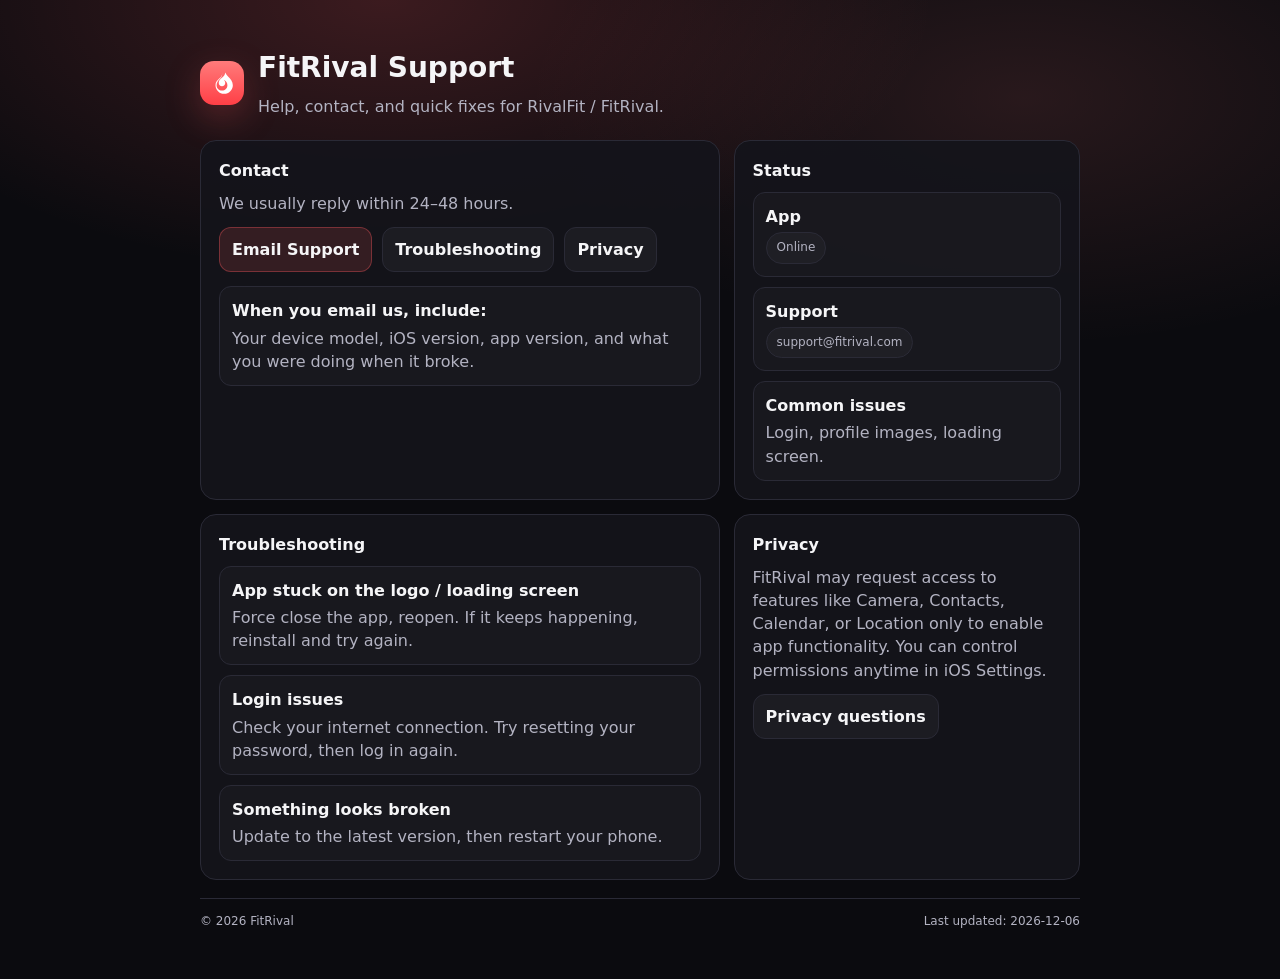
==== index.html @ 968178c3 "Refactor index.html for better layout and styling Updated HTML structure and added styling for impro" ====
<!doctype html>
<html lang="en">
<head>
  <meta charset="utf-8" />
  <meta name="viewport" content="width=device-width, initial-scale=1" />
  <title>FitRival Support</title>
  <meta name="description" content="FitRival Support: help, contact, and troubleshooting." />
  <style>
    :root{
      --bg:#0b0b0f;
      --card:#14141b;
      --text:#f5f5f7;
      --muted:#b3b3c2;
      --line:#2a2a36;
      --accent:#ff5a5f;
      --link:#a9c6ff;
    }
    *{box-sizing:border-box}
    body{
      margin:0;
      font-family: ui-sans-serif, system-ui, -apple-system, Segoe UI, Roboto, Helvetica, Arial, "Apple Color Emoji","Segoe UI Emoji";
      background: radial-gradient(1000px 500px at 30% 0%, rgba(255,90,95,.20), transparent 55%),
                  radial-gradient(900px 450px at 80% 10%, rgba(255,122,122,.12), transparent 55%),
                  var(--bg);
      color:var(--text);
      line-height:1.45;
    }
    a{color:var(--link); text-decoration:none}
    a:hover{text-decoration:underline}
    .wrap{max-width:920px; margin:0 auto; padding:48px 20px}
    .header{
      display:flex; gap:14px; align-items:center; margin-bottom:22px;
    }
    .badge{
      width:44px; height:44px; border-radius:14px;
      background: linear-gradient(180deg, #ff7b7b, #ff3f46);
      display:grid; place-items:center;
      box-shadow: 0 12px 35px rgba(255,90,95,.25);
    }
    .badge svg{width:26px; height:26px; fill:#fff}
    h1{font-size:28px; margin:0}
    .sub{color:var(--muted); margin:6px 0 0}
    .grid{
      display:grid;
      grid-template-columns: 1.2fr .8fr;
      gap:14px;
      margin-top:18px;
    }
    @media (max-width: 820px){
      .grid{grid-template-columns:1fr}
    }
    .card{
      background: rgba(20,20,27,.92);
      border:1px solid var(--line);
      border-radius:16px;
      padding:18px;
    }
    .card h2{font-size:16px; margin:0 0 10px}
    .list{margin:0; padding:0; list-style:none; display:grid; gap:10px}
    .item{
      padding:12px;
      border:1px solid var(--line);
      border-radius:12px;
      background: rgba(255,255,255,.02);
    }
    .item b{display:block; margin-bottom:4px}
    .muted{color:var(--muted)}
    .pill{
      display:inline-block;
      padding:6px 10px;
      border-radius:999px;
      border:1px solid var(--line);
      background: rgba(255,255,255,.03);
      font-size:12px;
      color:var(--muted);
    }
    .btnrow{display:flex; flex-wrap:wrap; gap:10px; margin-top:12px}
    .btn{
      display:inline-flex; align-items:center; justify-content:center;
      gap:8px;
      padding:10px 12px;
      border-radius:12px;
      border:1px solid var(--line);
      background: rgba(255,255,255,.04);
      color:var(--text);
      font-weight:600;
    }
    .btn.primary{
      border-color: rgba(255,90,95,.35);
      background: rgba(255,90,95,.14);
    }
    .footer{
      margin-top:18px;
      color:var(--muted);
      font-size:12px;
      display:flex;
      flex-wrap:wrap;
      gap:10px;
      justify-content:space-between;
      border-top:1px solid var(--line);
      padding-top:14px;
    }
    code{font-family: ui-monospace, SFMono-Regular, Menlo, Monaco, Consolas, "Liberation Mono", "Courier New", monospace}
  </style>
</head>
<body>
  <div class="wrap">
    <div class="header">
      <div class="badge" aria-hidden="true">
        <!-- simple flame icon -->
        <svg viewBox="0 0 24 24"><path d="M12 2c.7 3.2-1.4 4.8-3.2 6.5C7.2 10 6 11.4 6 14c0 4.4 3.6 8 8 8s8-3.6 8-8c0-3.3-2-5.5-4.2-7.8-1.1-1.2-2.2-2.4-2.8-3.8-.2 2.2-1.6 3.9-3.6 5.3C10 8.7 9 10.1 9 12c0 1.7 1.3 3 3 3s3-1.3 3-3c0-1.2-.6-2.1-1.4-2.9C15.7 10.3 17 12 17 14c0 2.8-2.2 5-5 5s-5-2.2-5-5c0-2.3 1.2-4 2.7-5.5C11.3 7 12.6 5.4 12 2z"/></svg>
      </div>
      <div>
        <h1>FitRival Support</h1>
        <div class="sub">Help, contact, and quick fixes for RivalFit / FitRival.</div>
      </div>
    </div>

    <div class="grid">
      <div class="card">
        <h2>Contact</h2>
        <div class="muted">We usually reply within 24–48 hours.</div>
        <div class="btnrow">
          <a class="btn primary" href="mailto:support@fitrival.com?subject=FitRival%20Support%20Request">Email Support</a>
          <a class="btn" href="#troubleshooting">Troubleshooting</a>
          <a class="btn" href="#privacy">Privacy</a>
        </div>

        <div style="margin-top:14px" class="item">
          <b>When you email us, include:</b>
          <div class="muted">
            Your device model, iOS version, app version, and what you were doing when it broke.
          </div>
        </div>
      </div>

      <div class="card">
        <h2>Status</h2>
        <ul class="list">
          <li class="item">
            <b>App</b>
            <span class="pill">Online</span>
          </li>
          <li class="item">
            <b>Support</b>
            <span class="pill">support@fitrival.com</span>
          </li>
          <li class="item">
            <b>Common issues</b>
            <div class="muted">Login, profile images, loading screen.</div>
          </li>
        </ul>
      </div>

      <div class="card" id="troubleshooting">
        <h2>Troubleshooting</h2>
        <ul class="list">
          <li class="item">
            <b>App stuck on the logo / loading screen</b>
            <div class="muted">Force close the app, reopen. If it keeps happening, reinstall and try again.</div>
          </li>
          <li class="item">
            <b>Login issues</b>
            <div class="muted">Check your internet connection. Try resetting your password, then log in again.</div>
          </li>
          <li class="item">
            <b>Something looks broken</b>
            <div class="muted">Update to the latest version, then restart your phone.</div>
          </li>
        </ul>
      </div>

      <div class="card" id="privacy">
        <h2>Privacy</h2>
        <div class="muted">
          FitRival may request access to features like Camera, Contacts, Calendar, or Location only to enable app functionality.
          You can control permissions anytime in iOS Settings.
        </div>
        <div class="btnrow">
          <!-- If you later add a privacy policy page, link it here -->
          <a class="btn" href="mailto:support@fitrival.com?subject=FitRival%20Privacy%20Question">Privacy questions</a>
        </div>
      </div>
    </div>

    <div class="footer">
      <div>© <span id="y"></span> FitRival</div>
      <div class="muted">Last updated: <span id="d"></span></div>
    </div>
  </div>

  <script>
    const now = new Date();
    document.getElementById('y').textContent = now.getFullYear();
    document.getElementById('d').textContent = now.toISOString().slice(0,10);
  </script>
</body>
</html>
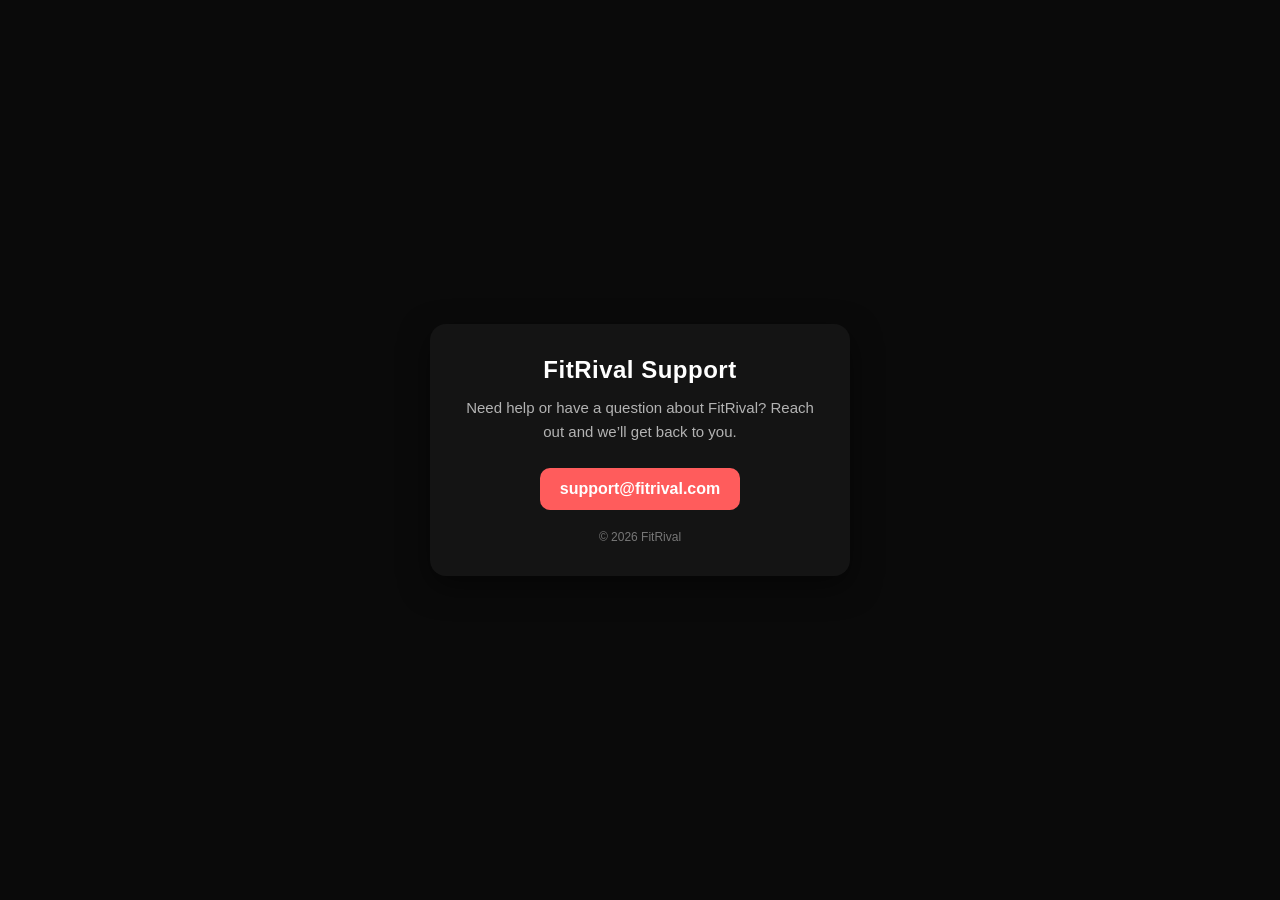
==== commit 507f7d98: "Refactor index.html for improved layout and design Updated HTML structure and styles for FitRival Su" ====
--- a/index.html
+++ b/index.html
@@ -1,198 +1,95 @@
-<!doctype html>
+<!DOCTYPE html>
 <html lang="en">
-<head>
-  <meta charset="utf-8" />
-  <meta name="viewport" content="width=device-width, initial-scale=1" />
-  <title>FitRival Support</title>
-  <meta name="description" content="FitRival Support: help, contact, and troubleshooting." />
-  <style>
-    :root{
-      --bg:#0b0b0f;
-      --card:#14141b;
-      --text:#f5f5f7;
-      --muted:#b3b3c2;
-      --line:#2a2a36;
-      --accent:#ff5a5f;
-      --link:#a9c6ff;
-    }
-    *{box-sizing:border-box}
-    body{
-      margin:0;
-      font-family: ui-sans-serif, system-ui, -apple-system, Segoe UI, Roboto, Helvetica, Arial, "Apple Color Emoji","Segoe UI Emoji";
-      background: radial-gradient(1000px 500px at 30% 0%, rgba(255,90,95,.20), transparent 55%),
-                  radial-gradient(900px 450px at 80% 10%, rgba(255,122,122,.12), transparent 55%),
-                  var(--bg);
-      color:var(--text);
-      line-height:1.45;
-    }
-    a{color:var(--link); text-decoration:none}
-    a:hover{text-decoration:underline}
-    .wrap{max-width:920px; margin:0 auto; padding:48px 20px}
-    .header{
-      display:flex; gap:14px; align-items:center; margin-bottom:22px;
-    }
-    .badge{
-      width:44px; height:44px; border-radius:14px;
-      background: linear-gradient(180deg, #ff7b7b, #ff3f46);
-      display:grid; place-items:center;
-      box-shadow: 0 12px 35px rgba(255,90,95,.25);
-    }
-    .badge svg{width:26px; height:26px; fill:#fff}
-    h1{font-size:28px; margin:0}
-    .sub{color:var(--muted); margin:6px 0 0}
-    .grid{
-      display:grid;
-      grid-template-columns: 1.2fr .8fr;
-      gap:14px;
-      margin-top:18px;
-    }
-    @media (max-width: 820px){
-      .grid{grid-template-columns:1fr}
-    }
-    .card{
-      background: rgba(20,20,27,.92);
-      border:1px solid var(--line);
-      border-radius:16px;
-      padding:18px;
-    }
-    .card h2{font-size:16px; margin:0 0 10px}
-    .list{margin:0; padding:0; list-style:none; display:grid; gap:10px}
-    .item{
-      padding:12px;
-      border:1px solid var(--line);
-      border-radius:12px;
-      background: rgba(255,255,255,.02);
-    }
-    .item b{display:block; margin-bottom:4px}
-    .muted{color:var(--muted)}
-    .pill{
-      display:inline-block;
-      padding:6px 10px;
-      border-radius:999px;
-      border:1px solid var(--line);
-      background: rgba(255,255,255,.03);
-      font-size:12px;
-      color:var(--muted);
-    }
-    .btnrow{display:flex; flex-wrap:wrap; gap:10px; margin-top:12px}
-    .btn{
-      display:inline-flex; align-items:center; justify-content:center;
-      gap:8px;
-      padding:10px 12px;
-      border-radius:12px;
-      border:1px solid var(--line);
-      background: rgba(255,255,255,.04);
-      color:var(--text);
-      font-weight:600;
-    }
-    .btn.primary{
-      border-color: rgba(255,90,95,.35);
-      background: rgba(255,90,95,.14);
-    }
-    .footer{
-      margin-top:18px;
-      color:var(--muted);
-      font-size:12px;
-      display:flex;
-      flex-wrap:wrap;
-      gap:10px;
-      justify-content:space-between;
-      border-top:1px solid var(--line);
-      padding-top:14px;
-    }
-    code{font-family: ui-monospace, SFMono-Regular, Menlo, Monaco, Consolas, "Liberation Mono", "Courier New", monospace}
-  </style>
-</head>
-<body>
-  <div class="wrap">
-    <div class="header">
-      <div class="badge" aria-hidden="true">
-        <!-- simple flame icon -->
-        <svg viewBox="0 0 24 24"><path d="M12 2c.7 3.2-1.4 4.8-3.2 6.5C7.2 10 6 11.4 6 14c0 4.4 3.6 8 8 8s8-3.6 8-8c0-3.3-2-5.5-4.2-7.8-1.1-1.2-2.2-2.4-2.8-3.8-.2 2.2-1.6 3.9-3.6 5.3C10 8.7 9 10.1 9 12c0 1.7 1.3 3 3 3s3-1.3 3-3c0-1.2-.6-2.1-1.4-2.9C15.7 10.3 17 12 17 14c0 2.8-2.2 5-5 5s-5-2.2-5-5c0-2.3 1.2-4 2.7-5.5C11.3 7 12.6 5.4 12 2z"/></svg>
-      </div>
-      <div>
-        <h1>FitRival Support</h1>
-        <div class="sub">Help, contact, and quick fixes for RivalFit / FitRival.</div>
-      </div>
+  <head>
+    <meta charset="utf-8" />
+    <title>FitRival Support</title>
+    <meta name="viewport" content="width=device-width, initial-scale=1" />
+
+    <style>
+      :root {
+        --bg: #0a0a0a;
+        --card: #141414;
+        --accent: #ff5c5c;
+        --text: #ffffff;
+        --muted: #b3b3b3;
+      }
+
+      * {
+        box-sizing: border-box;
+        font-family: -apple-system, BlinkMacSystemFont, "Segoe UI",
+          Roboto, Inter, Helvetica, Arial, sans-serif;
+      }
+
+      body {
+        margin: 0;
+        background: var(--bg);
+        color: var(--text);
+        min-height: 100vh;
+        display: flex;
+        align-items: center;
+        justify-content: center;
+      }
+
+      .card {
+        background: var(--card);
+        padding: 32px;
+        border-radius: 16px;
+        max-width: 420px;
+        width: 100%;
+        text-align: center;
+        box-shadow: 0 10px 30px rgba(0, 0, 0, 0.5);
+      }
+
+      h1 {
+        margin: 0 0 12px;
+        font-size: 24px;
+        letter-spacing: 0.5px;
+      }
+
+      p {
+        margin: 0 0 24px;
+        color: var(--muted);
+        font-size: 15px;
+        line-height: 1.6;
+      }
+
+      a {
+        display: inline-block;
+        padding: 12px 20px;
+        border-radius: 10px;
+        background: var(--accent);
+        color: #fff;
+        text-decoration: none;
+        font-weight: 600;
+        transition: transform 0.15s ease, opacity 0.15s ease;
+      }
+
+      a:hover {
+        transform: translateY(-1px);
+        opacity: 0.9;
+      }
+
+      footer {
+        margin-top: 20px;
+        font-size: 12px;
+        color: #777;
+      }
+    </style>
+  </head>
+
+  <body>
+    <div class="card">
+      <h1>FitRival Support</h1>
+      <p>
+        Need help or have a question about FitRival?  
+        Reach out and we’ll get back to you.
+      </p>
+
+      <a href="mailto:support@fitrival.com">support@fitrival.com</a>
+
+      <footer>
+        © 2026 FitRival
+      </footer>
     </div>
-
-    <div class="grid">
-      <div class="card">
-        <h2>Contact</h2>
-        <div class="muted">We usually reply within 24–48 hours.</div>
-        <div class="btnrow">
-          <a class="btn primary" href="mailto:support@fitrival.com?subject=FitRival%20Support%20Request">Email Support</a>
-          <a class="btn" href="#troubleshooting">Troubleshooting</a>
-          <a class="btn" href="#privacy">Privacy</a>
-        </div>
-
-        <div style="margin-top:14px" class="item">
-          <b>When you email us, include:</b>
-          <div class="muted">
-            Your device model, iOS version, app version, and what you were doing when it broke.
-          </div>
-        </div>
-      </div>
-
-      <div class="card">
-        <h2>Status</h2>
-        <ul class="list">
-          <li class="item">
-            <b>App</b>
-            <span class="pill">Online</span>
-          </li>
-          <li class="item">
-            <b>Support</b>
-            <span class="pill">support@fitrival.com</span>
-          </li>
-          <li class="item">
-            <b>Common issues</b>
-            <div class="muted">Login, profile images, loading screen.</div>
-          </li>
-        </ul>
-      </div>
-
-      <div class="card" id="troubleshooting">
-        <h2>Troubleshooting</h2>
-        <ul class="list">
-          <li class="item">
-            <b>App stuck on the logo / loading screen</b>
-            <div class="muted">Force close the app, reopen. If it keeps happening, reinstall and try again.</div>
-          </li>
-          <li class="item">
-            <b>Login issues</b>
-            <div class="muted">Check your internet connection. Try resetting your password, then log in again.</div>
-          </li>
-          <li class="item">
-            <b>Something looks broken</b>
-            <div class="muted">Update to the latest version, then restart your phone.</div>
-          </li>
-        </ul>
-      </div>
-
-      <div class="card" id="privacy">
-        <h2>Privacy</h2>
-        <div class="muted">
-          FitRival may request access to features like Camera, Contacts, Calendar, or Location only to enable app functionality.
-          You can control permissions anytime in iOS Settings.
-        </div>
-        <div class="btnrow">
-          <!-- If you later add a privacy policy page, link it here -->
-          <a class="btn" href="mailto:support@fitrival.com?subject=FitRival%20Privacy%20Question">Privacy questions</a>
-        </div>
-      </div>
-    </div>
-
-    <div class="footer">
-      <div>© <span id="y"></span> FitRival</div>
-      <div class="muted">Last updated: <span id="d"></span></div>
-    </div>
-  </div>
-
-  <script>
-    const now = new Date();
-    document.getElementById('y').textContent = now.getFullYear();
-    document.getElementById('d').textContent = now.toISOString().slice(0,10);
-  </script>
-</body>
+  </body>
 </html>
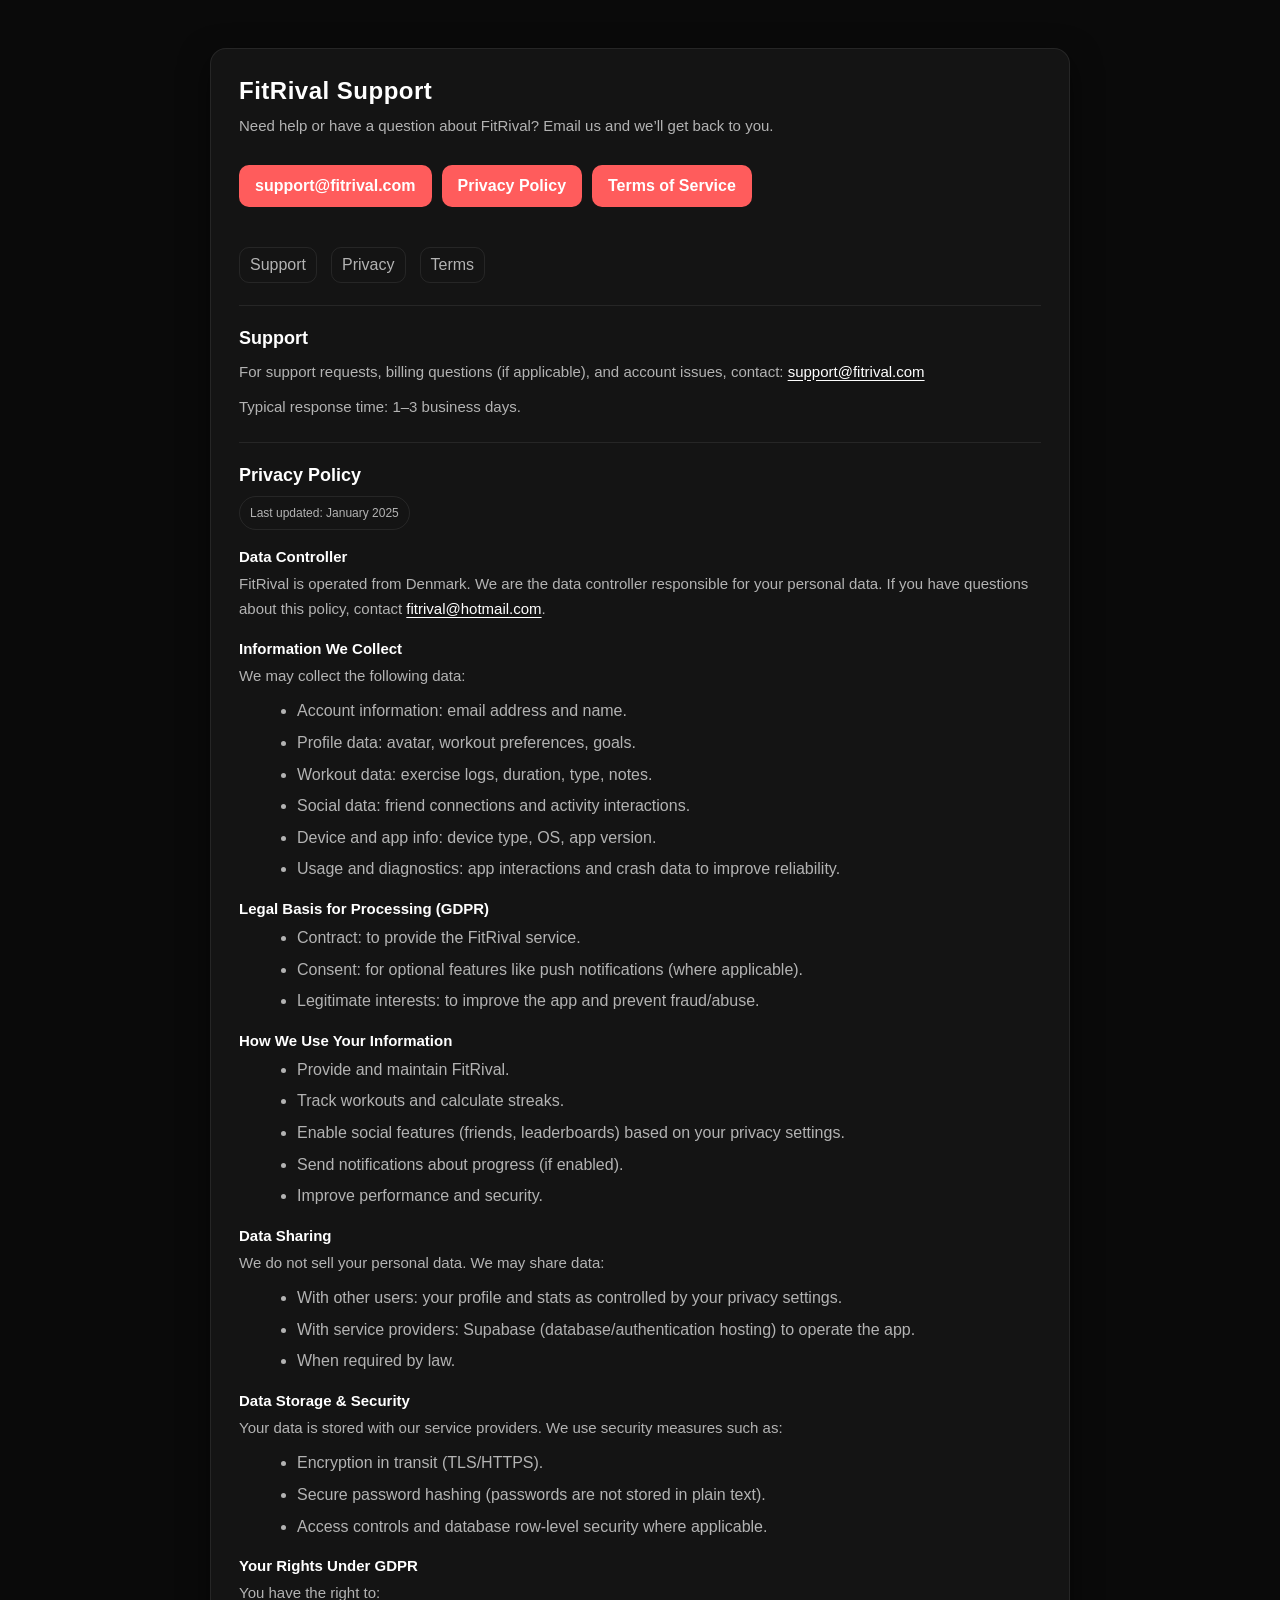
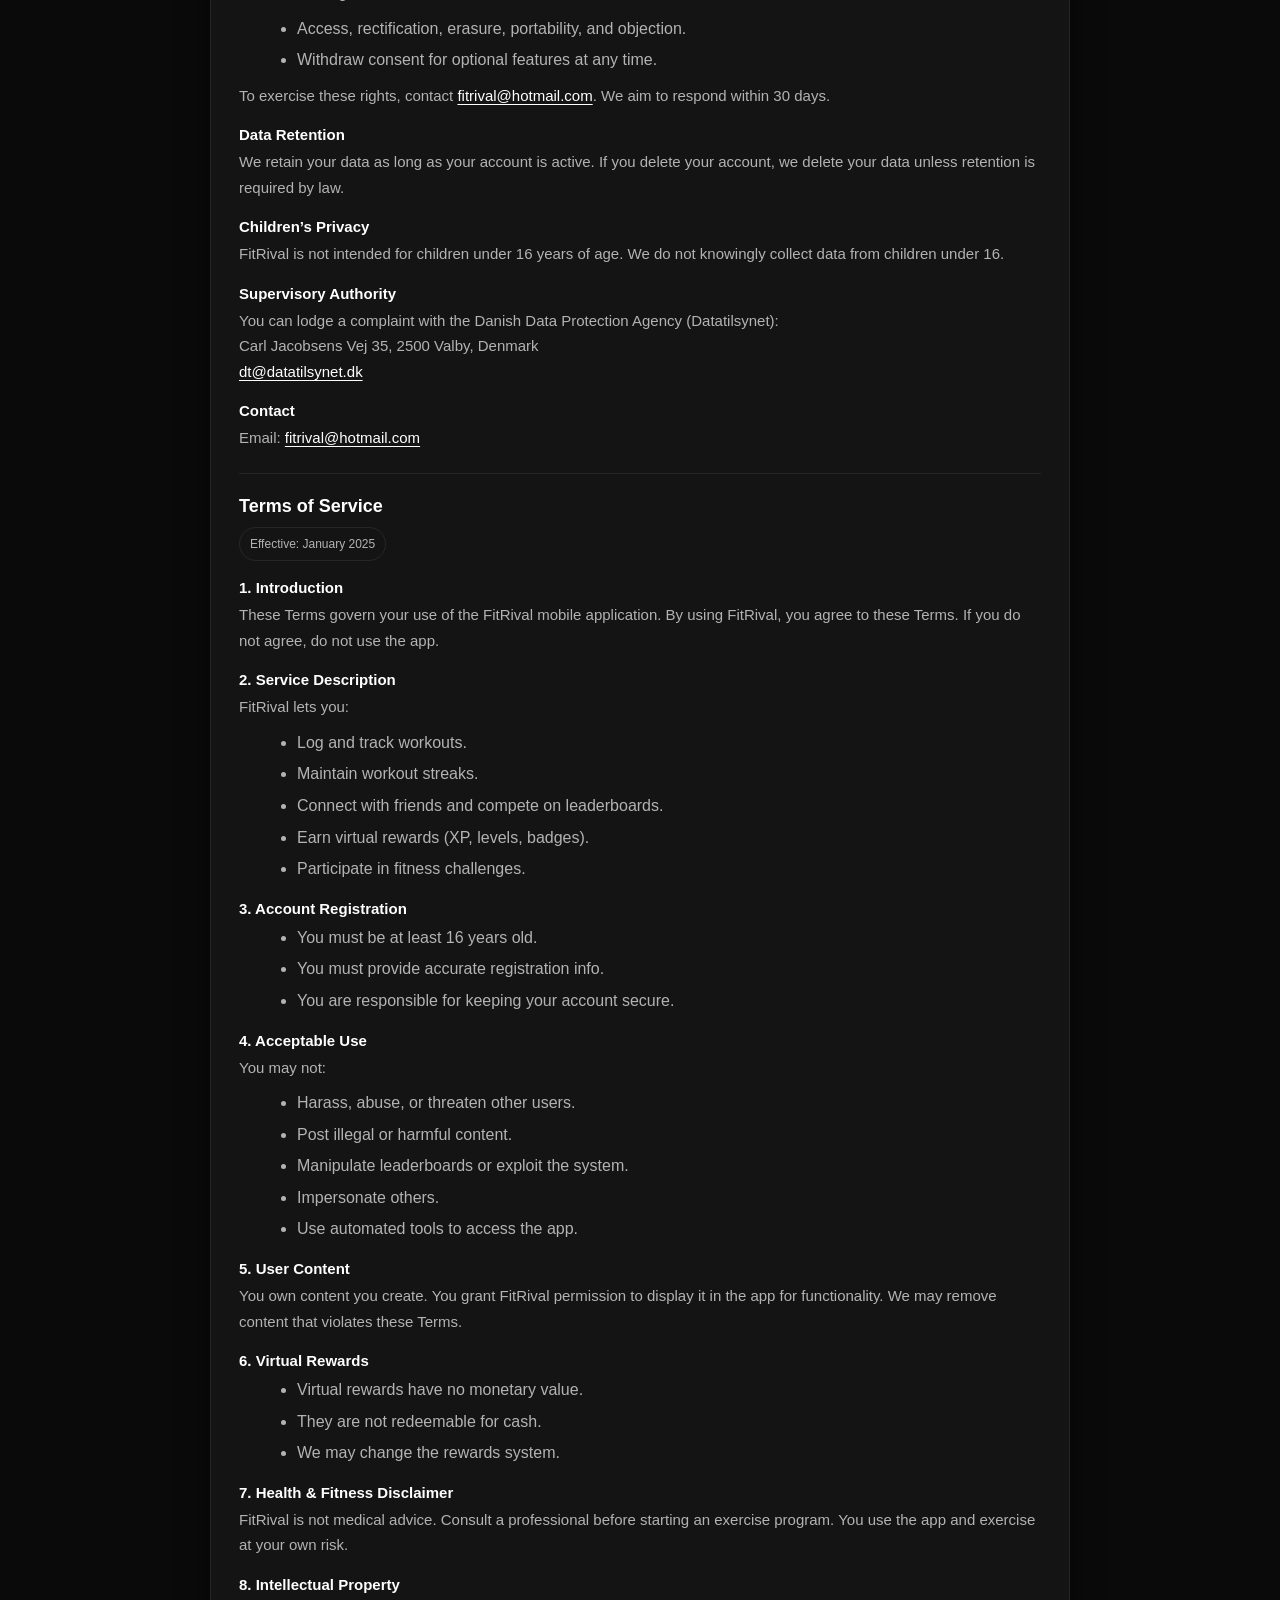
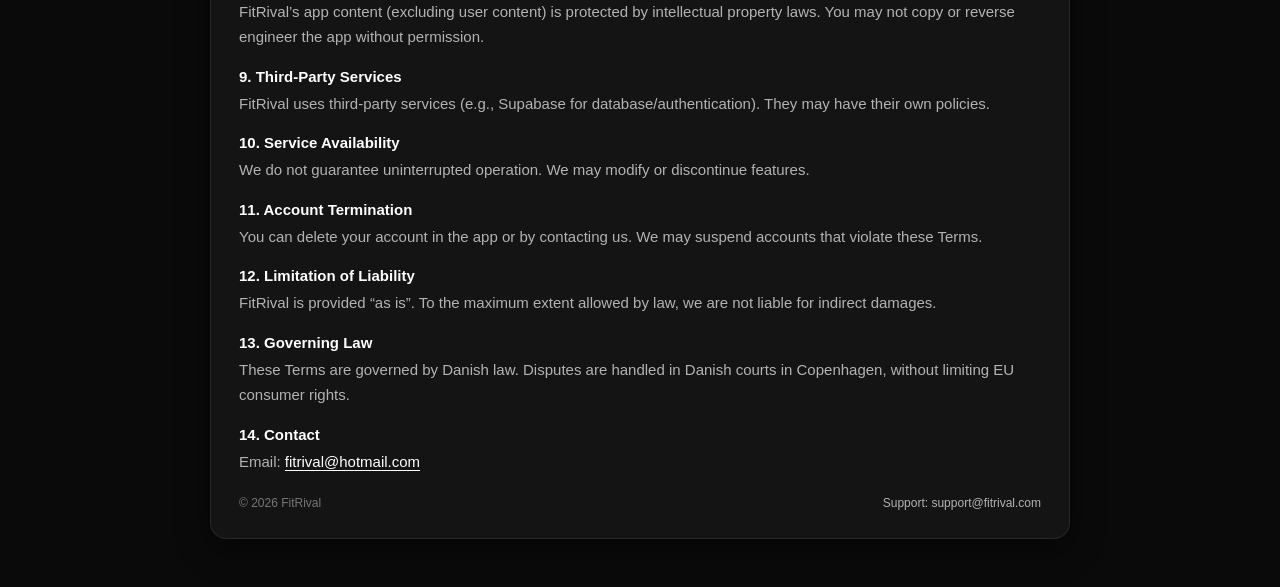
==== commit d5ef7661: "Enhance index.html with new title and sections Updated the title and added meta tags for privacy and" ====
--- a/index.html
+++ b/index.html
@@ -2,8 +2,9 @@
 <html lang="en">
   <head>
     <meta charset="utf-8" />
-    <title>FitRival Support</title>
+    <title>FitRival — Support, Privacy & Terms</title>
     <meta name="viewport" content="width=device-width, initial-scale=1" />
+    <meta name="robots" content="index,follow" />
 
     <style>
       :root {
@@ -12,6 +13,7 @@
         --accent: #ff5c5c;
         --text: #ffffff;
         --muted: #b3b3b3;
+        --border: rgba(255,255,255,0.08);
       }
 
       * {
@@ -24,72 +26,368 @@
         margin: 0;
         background: var(--bg);
         color: var(--text);
+      }
+
+      .wrap {
         min-height: 100vh;
         display: flex;
-        align-items: center;
         justify-content: center;
+        padding: 48px 16px;
       }
 
       .card {
         background: var(--card);
-        padding: 32px;
+        padding: 28px;
         border-radius: 16px;
-        max-width: 420px;
+        max-width: 860px;
         width: 100%;
-        text-align: center;
         box-shadow: 0 10px 30px rgba(0, 0, 0, 0.5);
+        border: 1px solid var(--border);
+      }
+
+      header {
+        display: flex;
+        flex-direction: column;
+        gap: 8px;
+        margin-bottom: 18px;
       }
 
       h1 {
-        margin: 0 0 12px;
+        margin: 0;
         font-size: 24px;
         letter-spacing: 0.5px;
       }
 
       p {
-        margin: 0 0 24px;
+        margin: 0;
         color: var(--muted);
         font-size: 15px;
-        line-height: 1.6;
-      }
-
-      a {
+        line-height: 1.7;
+      }
+
+      .actions {
+        display: flex;
+        flex-wrap: wrap;
+        gap: 10px;
+        margin-top: 18px;
+        margin-bottom: 22px;
+      }
+
+      a.btn {
         display: inline-block;
-        padding: 12px 20px;
+        padding: 12px 16px;
         border-radius: 10px;
         background: var(--accent);
         color: #fff;
         text-decoration: none;
-        font-weight: 600;
+        font-weight: 700;
         transition: transform 0.15s ease, opacity 0.15s ease;
       }
 
-      a:hover {
-        transform: translateY(-1px);
-        opacity: 0.9;
-      }
+      a.btn:hover { transform: translateY(-1px); opacity: 0.92; }
+
+      a.link {
+        color: #fff;
+        text-decoration: underline;
+        text-underline-offset: 3px;
+      }
+
+      nav {
+        display: flex;
+        gap: 14px;
+        flex-wrap: wrap;
+        margin-top: 10px;
+      }
+
+      nav a {
+        color: var(--muted);
+        text-decoration: none;
+        padding: 8px 10px;
+        border-radius: 10px;
+        border: 1px solid var(--border);
+      }
+
+      nav a:hover { color: #fff; }
+
+      hr {
+        border: 0;
+        border-top: 1px solid var(--border);
+        margin: 22px 0;
+      }
+
+      h2 {
+        margin: 0 0 10px;
+        font-size: 18px;
+      }
+
+      h3 {
+        margin: 18px 0 6px;
+        font-size: 15px;
+        color: #fff;
+      }
+
+      .doc p { margin: 0 0 10px; }
+      .doc ul { margin: 8px 0 10px 18px; color: var(--muted); }
+      .doc li { margin: 6px 0; line-height: 1.6; }
+
+      .muted { color: var(--muted); }
 
       footer {
-        margin-top: 20px;
+        margin-top: 22px;
         font-size: 12px;
         color: #777;
+        display: flex;
+        justify-content: space-between;
+        gap: 12px;
+        flex-wrap: wrap;
+      }
+
+      .pill {
+        display: inline-block;
+        border: 1px solid var(--border);
+        color: var(--muted);
+        padding: 6px 10px;
+        border-radius: 999px;
+        font-size: 12px;
       }
     </style>
   </head>
 
   <body>
-    <div class="card">
-      <h1>FitRival Support</h1>
-      <p>
-        Need help or have a question about FitRival?  
-        Reach out and we’ll get back to you.
-      </p>
-
-      <a href="mailto:support@fitrival.com">support@fitrival.com</a>
-
-      <footer>
-        © 2026 FitRival
-      </footer>
+    <div class="wrap">
+      <main class="card">
+        <header>
+          <h1>FitRival Support</h1>
+          <p>
+            Need help or have a question about FitRival? Email us and we’ll get back to you.
+          </p>
+
+          <div class="actions">
+            <a class="btn" href="mailto:support@fitrival.com">support@fitrival.com</a>
+            <a class="btn" href="#privacy">Privacy Policy</a>
+            <a class="btn" href="#terms">Terms of Service</a>
+          </div>
+
+          <nav>
+            <a href="#support">Support</a>
+            <a href="#privacy">Privacy</a>
+            <a href="#terms">Terms</a>
+          </nav>
+        </header>
+
+        <hr />
+
+        <!-- SUPPORT -->
+        <section id="support" class="doc">
+          <h2>Support</h2>
+          <p>
+            For support requests, billing questions (if applicable), and account issues, contact:
+            <a class="link" href="mailto:support@fitrival.com">support@fitrival.com</a>
+          </p>
+          <p class="muted">
+            Typical response time: 1–3 business days.
+          </p>
+        </section>
+
+        <hr />
+
+        <!-- PRIVACY POLICY -->
+        <section id="privacy" class="doc">
+          <h2>Privacy Policy</h2>
+          <p class="muted"><span class="pill">Last updated: January 2025</span></p>
+
+          <h3>Data Controller</h3>
+          <p>
+            FitRival is operated from Denmark. We are the data controller responsible for your personal data.
+            If you have questions about this policy, contact
+            <a class="link" href="mailto:fitrival@hotmail.com">fitrival@hotmail.com</a>.
+          </p>
+
+          <h3>Information We Collect</h3>
+          <p>We may collect the following data:</p>
+          <ul>
+            <li>Account information: email address and name.</li>
+            <li>Profile data: avatar, workout preferences, goals.</li>
+            <li>Workout data: exercise logs, duration, type, notes.</li>
+            <li>Social data: friend connections and activity interactions.</li>
+            <li>Device and app info: device type, OS, app version.</li>
+            <li>Usage and diagnostics: app interactions and crash data to improve reliability.</li>
+          </ul>
+
+          <h3>Legal Basis for Processing (GDPR)</h3>
+          <ul>
+            <li>Contract: to provide the FitRival service.</li>
+            <li>Consent: for optional features like push notifications (where applicable).</li>
+            <li>Legitimate interests: to improve the app and prevent fraud/abuse.</li>
+          </ul>
+
+          <h3>How We Use Your Information</h3>
+          <ul>
+            <li>Provide and maintain FitRival.</li>
+            <li>Track workouts and calculate streaks.</li>
+            <li>Enable social features (friends, leaderboards) based on your privacy settings.</li>
+            <li>Send notifications about progress (if enabled).</li>
+            <li>Improve performance and security.</li>
+          </ul>
+
+          <h3>Data Sharing</h3>
+          <p>We do not sell your personal data. We may share data:</p>
+          <ul>
+            <li>With other users: your profile and stats as controlled by your privacy settings.</li>
+            <li>With service providers: Supabase (database/authentication hosting) to operate the app.</li>
+            <li>When required by law.</li>
+          </ul>
+
+          <h3>Data Storage & Security</h3>
+          <p>
+            Your data is stored with our service providers. We use security measures such as:
+          </p>
+          <ul>
+            <li>Encryption in transit (TLS/HTTPS).</li>
+            <li>Secure password hashing (passwords are not stored in plain text).</li>
+            <li>Access controls and database row-level security where applicable.</li>
+          </ul>
+
+          <h3>Your Rights Under GDPR</h3>
+          <p>You have the right to:</p>
+          <ul>
+            <li>Access, rectification, erasure, portability, and objection.</li>
+            <li>Withdraw consent for optional features at any time.</li>
+          </ul>
+          <p>
+            To exercise these rights, contact
+            <a class="link" href="mailto:fitrival@hotmail.com">fitrival@hotmail.com</a>.
+            We aim to respond within 30 days.
+          </p>
+
+          <h3>Data Retention</h3>
+          <p>
+            We retain your data as long as your account is active. If you delete your account, we delete your data
+            unless retention is required by law.
+          </p>
+
+          <h3>Children’s Privacy</h3>
+          <p>
+            FitRival is not intended for children under 16 years of age. We do not knowingly collect data from children under 16.
+          </p>
+
+          <h3>Supervisory Authority</h3>
+          <p>
+            You can lodge a complaint with the Danish Data Protection Agency (Datatilsynet):
+            <br />Carl Jacobsens Vej 35, 2500 Valby, Denmark
+            <br /><a class="link" href="mailto:dt@datatilsynet.dk">dt@datatilsynet.dk</a>
+          </p>
+
+          <h3>Contact</h3>
+          <p>
+            Email:
+            <a class="link" href="mailto:fitrival@hotmail.com">fitrival@hotmail.com</a>
+          </p>
+        </section>
+
+        <hr />
+
+        <!-- TERMS -->
+        <section id="terms" class="doc">
+          <h2>Terms of Service</h2>
+          <p class="muted"><span class="pill">Effective: January 2025</span></p>
+
+          <h3>1. Introduction</h3>
+          <p>
+            These Terms govern your use of the FitRival mobile application. By using FitRival, you agree to these Terms.
+            If you do not agree, do not use the app.
+          </p>
+
+          <h3>2. Service Description</h3>
+          <p>FitRival lets you:</p>
+          <ul>
+            <li>Log and track workouts.</li>
+            <li>Maintain workout streaks.</li>
+            <li>Connect with friends and compete on leaderboards.</li>
+            <li>Earn virtual rewards (XP, levels, badges).</li>
+            <li>Participate in fitness challenges.</li>
+          </ul>
+
+          <h3>3. Account Registration</h3>
+          <ul>
+            <li>You must be at least 16 years old.</li>
+            <li>You must provide accurate registration info.</li>
+            <li>You are responsible for keeping your account secure.</li>
+          </ul>
+
+          <h3>4. Acceptable Use</h3>
+          <p>You may not:</p>
+          <ul>
+            <li>Harass, abuse, or threaten other users.</li>
+            <li>Post illegal or harmful content.</li>
+            <li>Manipulate leaderboards or exploit the system.</li>
+            <li>Impersonate others.</li>
+            <li>Use automated tools to access the app.</li>
+          </ul>
+
+          <h3>5. User Content</h3>
+          <p>
+            You own content you create. You grant FitRival permission to display it in the app for functionality.
+            We may remove content that violates these Terms.
+          </p>
+
+          <h3>6. Virtual Rewards</h3>
+          <ul>
+            <li>Virtual rewards have no monetary value.</li>
+            <li>They are not redeemable for cash.</li>
+            <li>We may change the rewards system.</li>
+          </ul>
+
+          <h3>7. Health & Fitness Disclaimer</h3>
+          <p>
+            FitRival is not medical advice. Consult a professional before starting an exercise program.
+            You use the app and exercise at your own risk.
+          </p>
+
+          <h3>8. Intellectual Property</h3>
+          <p>
+            FitRival’s app content (excluding user content) is protected by intellectual property laws.
+            You may not copy or reverse engineer the app without permission.
+          </p>
+
+          <h3>9. Third-Party Services</h3>
+          <p>
+            FitRival uses third-party services (e.g., Supabase for database/authentication). They may have their own policies.
+          </p>
+
+          <h3>10. Service Availability</h3>
+          <p>
+            We do not guarantee uninterrupted operation. We may modify or discontinue features.
+          </p>
+
+          <h3>11. Account Termination</h3>
+          <p>
+            You can delete your account in the app or by contacting us. We may suspend accounts that violate these Terms.
+          </p>
+
+          <h3>12. Limitation of Liability</h3>
+          <p>
+            FitRival is provided “as is”. To the maximum extent allowed by law, we are not liable for indirect damages.
+          </p>
+
+          <h3>13. Governing Law</h3>
+          <p>
+            These Terms are governed by Danish law. Disputes are handled in Danish courts in Copenhagen,
+            without limiting EU consumer rights.
+          </p>
+
+          <h3>14. Contact</h3>
+          <p>
+            Email:
+            <a class="link" href="mailto:fitrival@hotmail.com">fitrival@hotmail.com</a>
+          </p>
+        </section>
+
+        <footer>
+          <span>© 2026 FitRival</span>
+          <span class="muted">Support: support@fitrival.com</span>
+        </footer>
+      </main>
     </div>
   </body>
 </html>
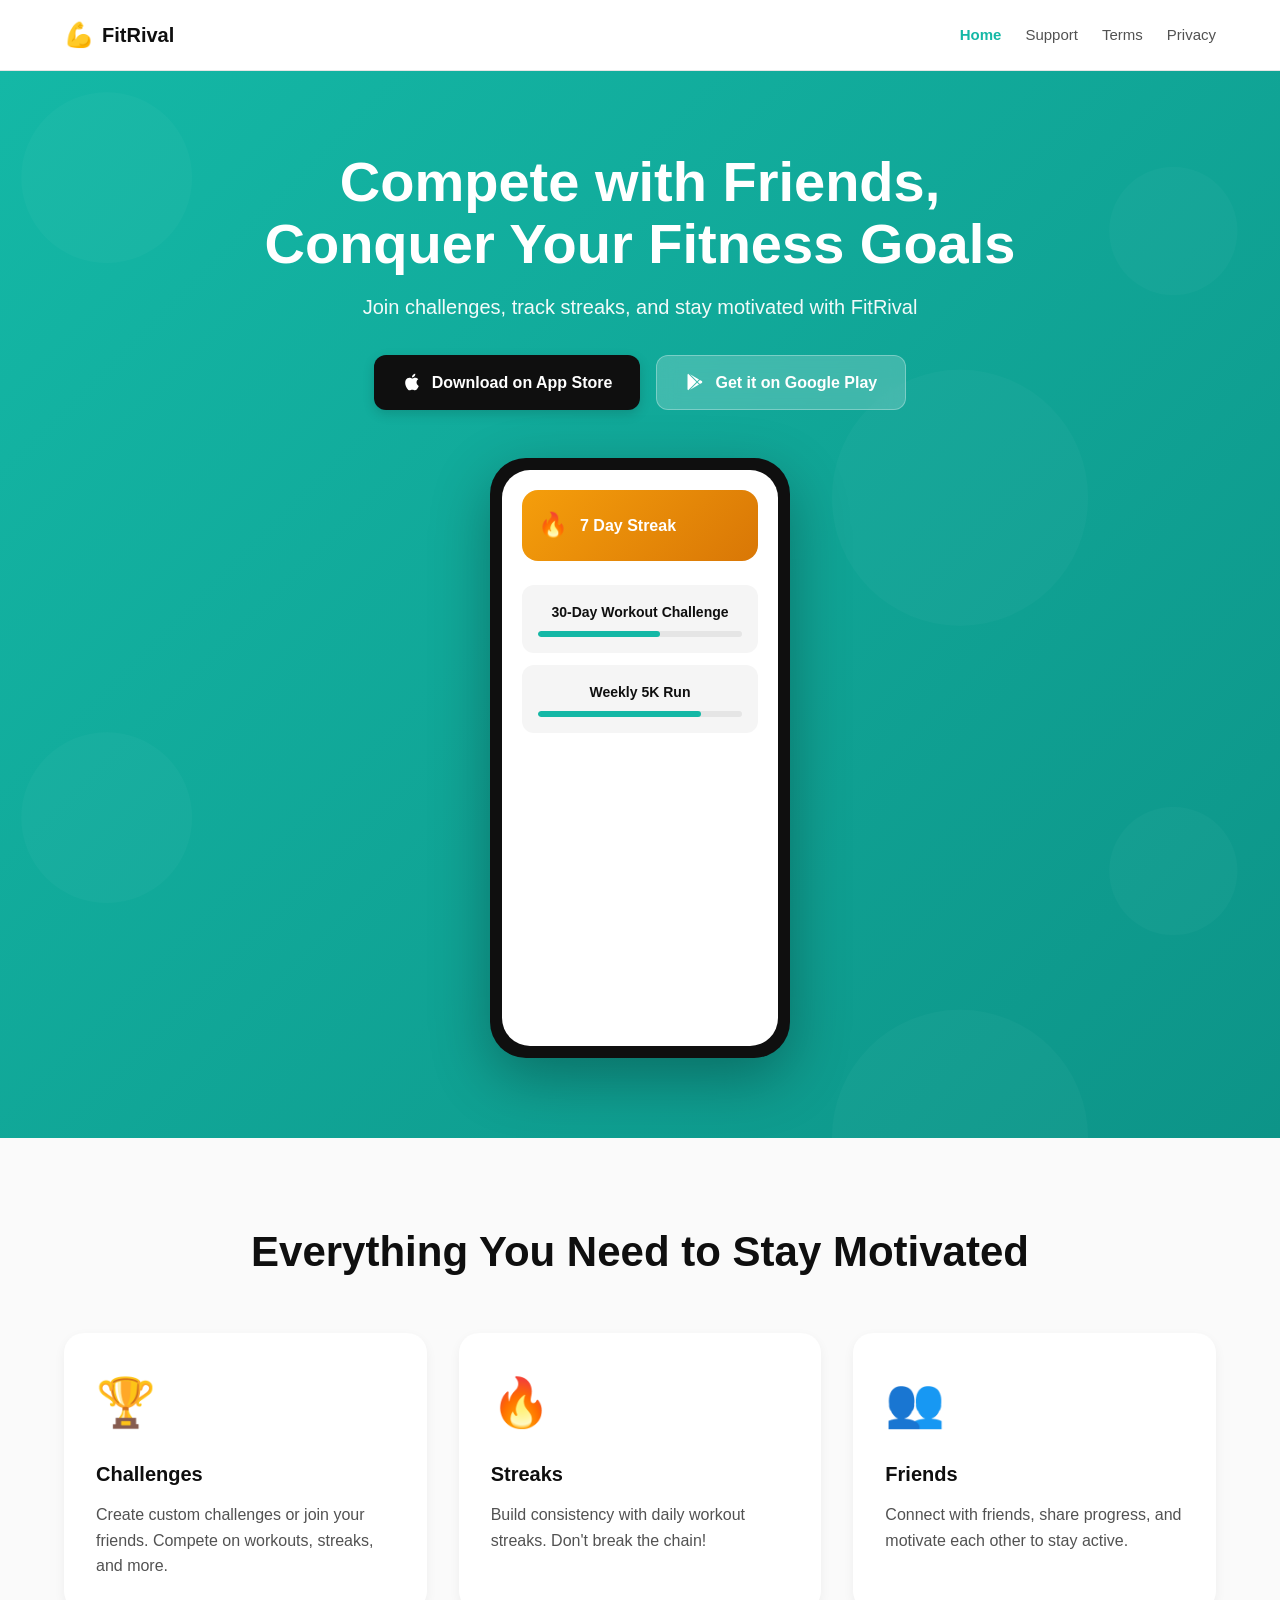
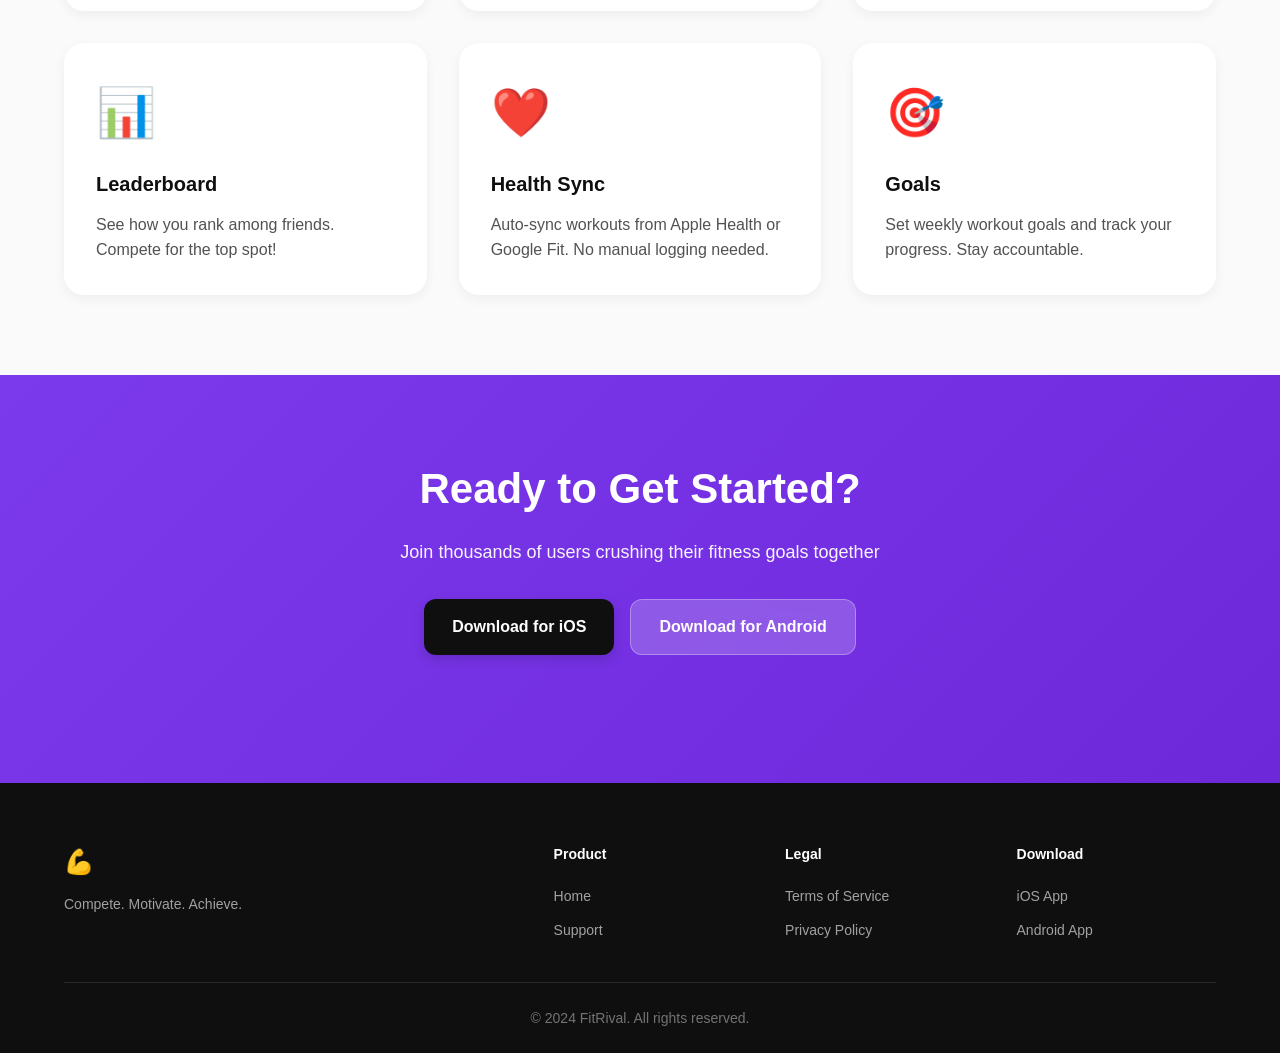
==== commit 17cb48e4: "link" ====
--- a/index.html
+++ b/index.html
@@ -1,393 +1,177 @@
 <!DOCTYPE html>
 <html lang="en">
-  <head>
-    <meta charset="utf-8" />
-    <title>FitRival — Support, Privacy & Terms</title>
-    <meta name="viewport" content="width=device-width, initial-scale=1" />
-    <meta name="robots" content="index,follow" />
+<head>
+  <meta charset="UTF-8">
+  <meta name="viewport" content="width=device-width, initial-scale=1.0">
+  <meta name="description" content="FitRival - Compete with friends, build streaks, and conquer fitness challenges together.">
+  <title>FitRival - Fitness Challenges with Friends</title>
+  <link rel="stylesheet" href="styles.css">
+</head>
+<body>
+  <!-- Navigation -->
+  <nav class="nav">
+    <div class="container nav-container">
+      <div class="logo">
+        <span class="logo-icon">💪</span>
+        <span class="logo-text">FitRival</span>
+      </div>
+      <div class="nav-links">
+        <a href="index.html" class="nav-link active">Home</a>
+        <a href="support.html" class="nav-link">Support</a>
+        <a href="terms.html" class="nav-link">Terms</a>
+        <a href="privacy.html" class="nav-link">Privacy</a>
+      </div>
+    </div>
+  </nav>
 
-    <style>
-      :root {
-        --bg: #0a0a0a;
-        --card: #141414;
-        --accent: #ff5c5c;
-        --text: #ffffff;
-        --muted: #b3b3b3;
-        --border: rgba(255,255,255,0.08);
-      }
+  <!-- Hero Section -->
+  <section class="hero">
+    <div class="container">
+      <div class="hero-content">
+        <h1 class="hero-title">Compete with Friends,<br>Conquer Your Fitness Goals</h1>
+        <p class="hero-subtitle">Join challenges, track streaks, and stay motivated with FitRival</p>
 
-      * {
-        box-sizing: border-box;
-        font-family: -apple-system, BlinkMacSystemFont, "Segoe UI",
-          Roboto, Inter, Helvetica, Arial, sans-serif;
-      }
+        <div class="download-buttons">
+          <a href="https://apps.apple.com/app/id6757563823" class="btn btn-primary">
+            <svg class="btn-icon" viewBox="0 0 24 24" fill="currentColor">
+              <path d="M18.71 19.5c-.83 1.24-1.71 2.45-3.05 2.47-1.34.03-1.77-.79-3.29-.79-1.53 0-2 .77-3.27.82-1.31.05-2.3-1.32-3.14-2.53C4.25 17 2.94 12.45 4.7 9.39c.87-1.52 2.43-2.48 4.12-2.51 1.28-.02 2.5.87 3.29.87.78 0 2.26-1.07 3.81-.91.65.03 2.47.26 3.64 1.98-.09.06-2.17 1.28-2.15 3.81.03 3.02 2.65 4.03 2.68 4.04-.03.07-.42 1.44-1.38 2.83M13 3.5c.73-.83 1.94-1.46 2.94-1.5.13 1.17-.34 2.35-1.04 3.19-.69.85-1.83 1.51-2.95 1.42-.15-1.15.41-2.35 1.05-3.11z"/>
+            </svg>
+            Download on App Store
+          </a>
+          <a href="https://play.google.com/store/apps/details?id=com.vibecode.fitrival" class="btn btn-secondary">
+            <svg class="btn-icon" viewBox="0 0 24 24" fill="currentColor">
+              <path d="M3,20.5V3.5C3,2.91 3.34,2.39 3.84,2.15L13.69,12L3.84,21.85C3.34,21.6 3,21.09 3,20.5M16.81,15.12L6.05,21.34L14.54,12.85L16.81,15.12M20.16,10.81C20.5,11.08 20.75,11.5 20.75,12C20.75,12.5 20.53,12.9 20.18,13.18L17.89,14.5L15.39,12L17.89,9.5L20.16,10.81M6.05,2.66L16.81,8.88L14.54,11.15L6.05,2.66Z"/>
+            </svg>
+            Get it on Google Play
+          </a>
+        </div>
 
-      body {
-        margin: 0;
-        background: var(--bg);
-        color: var(--text);
-      }
+        <div class="app-preview">
+          <div class="phone-mockup">
+            <div class="phone-screen">
+              <div class="mock-app">
+                <div class="mock-header">
+                  <div class="mock-stat">
+                    <div class="mock-icon">🔥</div>
+                    <div class="mock-value">7 Day Streak</div>
+                  </div>
+                </div>
+                <div class="mock-challenges">
+                  <div class="mock-challenge">
+                    <div class="mock-challenge-title">30-Day Workout Challenge</div>
+                    <div class="mock-progress-bar">
+                      <div class="mock-progress" style="width: 60%"></div>
+                    </div>
+                  </div>
+                  <div class="mock-challenge">
+                    <div class="mock-challenge-title">Weekly 5K Run</div>
+                    <div class="mock-progress-bar">
+                      <div class="mock-progress" style="width: 80%"></div>
+                    </div>
+                  </div>
+                </div>
+              </div>
+            </div>
+          </div>
+        </div>
+      </div>
+    </div>
+  </section>
 
-      .wrap {
-        min-height: 100vh;
-        display: flex;
-        justify-content: center;
-        padding: 48px 16px;
-      }
+  <!-- Features Section -->
+  <section class="features">
+    <div class="container">
+      <h2 class="section-title">Everything You Need to Stay Motivated</h2>
 
-      .card {
-        background: var(--card);
-        padding: 28px;
-        border-radius: 16px;
-        max-width: 860px;
-        width: 100%;
-        box-shadow: 0 10px 30px rgba(0, 0, 0, 0.5);
-        border: 1px solid var(--border);
-      }
+      <div class="features-grid">
+        <div class="feature-card">
+          <div class="feature-icon">🏆</div>
+          <h3 class="feature-title">Challenges</h3>
+          <p class="feature-description">Create custom challenges or join your friends. Compete on workouts, streaks, and more.</p>
+        </div>
 
-      header {
-        display: flex;
-        flex-direction: column;
-        gap: 8px;
-        margin-bottom: 18px;
-      }
+        <div class="feature-card">
+          <div class="feature-icon">🔥</div>
+          <h3 class="feature-title">Streaks</h3>
+          <p class="feature-description">Build consistency with daily workout streaks. Don't break the chain!</p>
+        </div>
 
-      h1 {
-        margin: 0;
-        font-size: 24px;
-        letter-spacing: 0.5px;
-      }
+        <div class="feature-card">
+          <div class="feature-icon">👥</div>
+          <h3 class="feature-title">Friends</h3>
+          <p class="feature-description">Connect with friends, share progress, and motivate each other to stay active.</p>
+        </div>
 
-      p {
-        margin: 0;
-        color: var(--muted);
-        font-size: 15px;
-        line-height: 1.7;
-      }
+        <div class="feature-card">
+          <div class="feature-icon">📊</div>
+          <h3 class="feature-title">Leaderboard</h3>
+          <p class="feature-description">See how you rank among friends. Compete for the top spot!</p>
+        </div>
 
-      .actions {
-        display: flex;
-        flex-wrap: wrap;
-        gap: 10px;
-        margin-top: 18px;
-        margin-bottom: 22px;
-      }
+        <div class="feature-card">
+          <div class="feature-icon">❤️</div>
+          <h3 class="feature-title">Health Sync</h3>
+          <p class="feature-description">Auto-sync workouts from Apple Health or Google Fit. No manual logging needed.</p>
+        </div>
 
-      a.btn {
-        display: inline-block;
-        padding: 12px 16px;
-        border-radius: 10px;
-        background: var(--accent);
-        color: #fff;
-        text-decoration: none;
-        font-weight: 700;
-        transition: transform 0.15s ease, opacity 0.15s ease;
-      }
+        <div class="feature-card">
+          <div class="feature-icon">🎯</div>
+          <h3 class="feature-title">Goals</h3>
+          <p class="feature-description">Set weekly workout goals and track your progress. Stay accountable.</p>
+        </div>
+      </div>
+    </div>
+  </section>
 
-      a.btn:hover { transform: translateY(-1px); opacity: 0.92; }
+  <!-- CTA Section -->
+  <section class="cta">
+    <div class="container">
+      <h2 class="cta-title">Ready to Get Started?</h2>
+      <p class="cta-subtitle">Join thousands of users crushing their fitness goals together</p>
+      <div class="download-buttons">
+        <a href="https://apps.apple.com/app/id6757563823" class="btn btn-primary">Download for iOS</a>
+        <a href="https://play.google.com/store/apps/details?id=com.vibecode.fitrival" class="btn btn-secondary">Download for Android</a>
+      </div>
+    </div>
+  </section>
 
-      a.link {
-        color: #fff;
-        text-decoration: underline;
-        text-underline-offset: 3px;
-      }
+  <!-- Footer -->
+  <footer class="footer">
+    <div class="container">
+      <div class="footer-content">
+        <div class="footer-brand">
+          <div class="logo">
+            <span class="logo-icon">💪</span>
+            <span class="logo-text">FitRival</span>
+          </div>
+          <p class="footer-tagline">Compete. Motivate. Achieve.</p>
+        </div>
 
-      nav {
-        display: flex;
-        gap: 14px;
-        flex-wrap: wrap;
-        margin-top: 10px;
-      }
-
-      nav a {
-        color: var(--muted);
-        text-decoration: none;
-        padding: 8px 10px;
-        border-radius: 10px;
-        border: 1px solid var(--border);
-      }
-
-      nav a:hover { color: #fff; }
-
-      hr {
-        border: 0;
-        border-top: 1px solid var(--border);
-        margin: 22px 0;
-      }
-
-      h2 {
-        margin: 0 0 10px;
-        font-size: 18px;
-      }
-
-      h3 {
-        margin: 18px 0 6px;
-        font-size: 15px;
-        color: #fff;
-      }
-
-      .doc p { margin: 0 0 10px; }
-      .doc ul { margin: 8px 0 10px 18px; color: var(--muted); }
-      .doc li { margin: 6px 0; line-height: 1.6; }
-
-      .muted { color: var(--muted); }
-
-      footer {
-        margin-top: 22px;
-        font-size: 12px;
-        color: #777;
-        display: flex;
-        justify-content: space-between;
-        gap: 12px;
-        flex-wrap: wrap;
-      }
-
-      .pill {
-        display: inline-block;
-        border: 1px solid var(--border);
-        color: var(--muted);
-        padding: 6px 10px;
-        border-radius: 999px;
-        font-size: 12px;
-      }
-    </style>
-  </head>
-
-  <body>
-    <div class="wrap">
-      <main class="card">
-        <header>
-          <h1>FitRival Support</h1>
-          <p>
-            Need help or have a question about FitRival? Email us and we’ll get back to you.
-          </p>
-
-          <div class="actions">
-            <a class="btn" href="mailto:support@fitrival.com">support@fitrival.com</a>
-            <a class="btn" href="#privacy">Privacy Policy</a>
-            <a class="btn" href="#terms">Terms of Service</a>
+        <div class="footer-links">
+          <div class="footer-column">
+            <h4 class="footer-heading">Product</h4>
+            <a href="index.html" class="footer-link">Home</a>
+            <a href="support.html" class="footer-link">Support</a>
           </div>
 
-          <nav>
-            <a href="#support">Support</a>
-            <a href="#privacy">Privacy</a>
-            <a href="#terms">Terms</a>
-          </nav>
-        </header>
+          <div class="footer-column">
+            <h4 class="footer-heading">Legal</h4>
+            <a href="terms.html" class="footer-link">Terms of Service</a>
+            <a href="privacy.html" class="footer-link">Privacy Policy</a>
+          </div>
 
-        <hr />
+          <div class="footer-column">
+            <h4 class="footer-heading">Download</h4>
+            <a href="https://apps.apple.com/app/id6757563823" class="footer-link">iOS App</a>
+            <a href="https://play.google.com/store/apps/details?id=com.vibecode.fitrival" class="footer-link">Android App</a>
+          </div>
+        </div>
+      </div>
 
-        <!-- SUPPORT -->
-        <section id="support" class="doc">
-          <h2>Support</h2>
-          <p>
-            For support requests, billing questions (if applicable), and account issues, contact:
-            <a class="link" href="mailto:support@fitrival.com">support@fitrival.com</a>
-          </p>
-          <p class="muted">
-            Typical response time: 1–3 business days.
-          </p>
-        </section>
-
-        <hr />
-
-        <!-- PRIVACY POLICY -->
-        <section id="privacy" class="doc">
-          <h2>Privacy Policy</h2>
-          <p class="muted"><span class="pill">Last updated: January 2025</span></p>
-
-          <h3>Data Controller</h3>
-          <p>
-            FitRival is operated from Denmark. We are the data controller responsible for your personal data.
-            If you have questions about this policy, contact
-            <a class="link" href="mailto:fitrival@hotmail.com">fitrival@hotmail.com</a>.
-          </p>
-
-          <h3>Information We Collect</h3>
-          <p>We may collect the following data:</p>
-          <ul>
-            <li>Account information: email address and name.</li>
-            <li>Profile data: avatar, workout preferences, goals.</li>
-            <li>Workout data: exercise logs, duration, type, notes.</li>
-            <li>Social data: friend connections and activity interactions.</li>
-            <li>Device and app info: device type, OS, app version.</li>
-            <li>Usage and diagnostics: app interactions and crash data to improve reliability.</li>
-          </ul>
-
-          <h3>Legal Basis for Processing (GDPR)</h3>
-          <ul>
-            <li>Contract: to provide the FitRival service.</li>
-            <li>Consent: for optional features like push notifications (where applicable).</li>
-            <li>Legitimate interests: to improve the app and prevent fraud/abuse.</li>
-          </ul>
-
-          <h3>How We Use Your Information</h3>
-          <ul>
-            <li>Provide and maintain FitRival.</li>
-            <li>Track workouts and calculate streaks.</li>
-            <li>Enable social features (friends, leaderboards) based on your privacy settings.</li>
-            <li>Send notifications about progress (if enabled).</li>
-            <li>Improve performance and security.</li>
-          </ul>
-
-          <h3>Data Sharing</h3>
-          <p>We do not sell your personal data. We may share data:</p>
-          <ul>
-            <li>With other users: your profile and stats as controlled by your privacy settings.</li>
-            <li>With service providers: Supabase (database/authentication hosting) to operate the app.</li>
-            <li>When required by law.</li>
-          </ul>
-
-          <h3>Data Storage & Security</h3>
-          <p>
-            Your data is stored with our service providers. We use security measures such as:
-          </p>
-          <ul>
-            <li>Encryption in transit (TLS/HTTPS).</li>
-            <li>Secure password hashing (passwords are not stored in plain text).</li>
-            <li>Access controls and database row-level security where applicable.</li>
-          </ul>
-
-          <h3>Your Rights Under GDPR</h3>
-          <p>You have the right to:</p>
-          <ul>
-            <li>Access, rectification, erasure, portability, and objection.</li>
-            <li>Withdraw consent for optional features at any time.</li>
-          </ul>
-          <p>
-            To exercise these rights, contact
-            <a class="link" href="mailto:fitrival@hotmail.com">fitrival@hotmail.com</a>.
-            We aim to respond within 30 days.
-          </p>
-
-          <h3>Data Retention</h3>
-          <p>
-            We retain your data as long as your account is active. If you delete your account, we delete your data
-            unless retention is required by law.
-          </p>
-
-          <h3>Children’s Privacy</h3>
-          <p>
-            FitRival is not intended for children under 16 years of age. We do not knowingly collect data from children under 16.
-          </p>
-
-          <h3>Supervisory Authority</h3>
-          <p>
-            You can lodge a complaint with the Danish Data Protection Agency (Datatilsynet):
-            <br />Carl Jacobsens Vej 35, 2500 Valby, Denmark
-            <br /><a class="link" href="mailto:dt@datatilsynet.dk">dt@datatilsynet.dk</a>
-          </p>
-
-          <h3>Contact</h3>
-          <p>
-            Email:
-            <a class="link" href="mailto:fitrival@hotmail.com">fitrival@hotmail.com</a>
-          </p>
-        </section>
-
-        <hr />
-
-        <!-- TERMS -->
-        <section id="terms" class="doc">
-          <h2>Terms of Service</h2>
-          <p class="muted"><span class="pill">Effective: January 2025</span></p>
-
-          <h3>1. Introduction</h3>
-          <p>
-            These Terms govern your use of the FitRival mobile application. By using FitRival, you agree to these Terms.
-            If you do not agree, do not use the app.
-          </p>
-
-          <h3>2. Service Description</h3>
-          <p>FitRival lets you:</p>
-          <ul>
-            <li>Log and track workouts.</li>
-            <li>Maintain workout streaks.</li>
-            <li>Connect with friends and compete on leaderboards.</li>
-            <li>Earn virtual rewards (XP, levels, badges).</li>
-            <li>Participate in fitness challenges.</li>
-          </ul>
-
-          <h3>3. Account Registration</h3>
-          <ul>
-            <li>You must be at least 16 years old.</li>
-            <li>You must provide accurate registration info.</li>
-            <li>You are responsible for keeping your account secure.</li>
-          </ul>
-
-          <h3>4. Acceptable Use</h3>
-          <p>You may not:</p>
-          <ul>
-            <li>Harass, abuse, or threaten other users.</li>
-            <li>Post illegal or harmful content.</li>
-            <li>Manipulate leaderboards or exploit the system.</li>
-            <li>Impersonate others.</li>
-            <li>Use automated tools to access the app.</li>
-          </ul>
-
-          <h3>5. User Content</h3>
-          <p>
-            You own content you create. You grant FitRival permission to display it in the app for functionality.
-            We may remove content that violates these Terms.
-          </p>
-
-          <h3>6. Virtual Rewards</h3>
-          <ul>
-            <li>Virtual rewards have no monetary value.</li>
-            <li>They are not redeemable for cash.</li>
-            <li>We may change the rewards system.</li>
-          </ul>
-
-          <h3>7. Health & Fitness Disclaimer</h3>
-          <p>
-            FitRival is not medical advice. Consult a professional before starting an exercise program.
-            You use the app and exercise at your own risk.
-          </p>
-
-          <h3>8. Intellectual Property</h3>
-          <p>
-            FitRival’s app content (excluding user content) is protected by intellectual property laws.
-            You may not copy or reverse engineer the app without permission.
-          </p>
-
-          <h3>9. Third-Party Services</h3>
-          <p>
-            FitRival uses third-party services (e.g., Supabase for database/authentication). They may have their own policies.
-          </p>
-
-          <h3>10. Service Availability</h3>
-          <p>
-            We do not guarantee uninterrupted operation. We may modify or discontinue features.
-          </p>
-
-          <h3>11. Account Termination</h3>
-          <p>
-            You can delete your account in the app or by contacting us. We may suspend accounts that violate these Terms.
-          </p>
-
-          <h3>12. Limitation of Liability</h3>
-          <p>
-            FitRival is provided “as is”. To the maximum extent allowed by law, we are not liable for indirect damages.
-          </p>
-
-          <h3>13. Governing Law</h3>
-          <p>
-            These Terms are governed by Danish law. Disputes are handled in Danish courts in Copenhagen,
-            without limiting EU consumer rights.
-          </p>
-
-          <h3>14. Contact</h3>
-          <p>
-            Email:
-            <a class="link" href="mailto:fitrival@hotmail.com">fitrival@hotmail.com</a>
-          </p>
-        </section>
-
-        <footer>
-          <span>© 2026 FitRival</span>
-          <span class="muted">Support: support@fitrival.com</span>
-        </footer>
-      </main>
+      <div class="footer-bottom">
+        <p>&copy; 2024 FitRival. All rights reserved.</p>
+      </div>
     </div>
-  </body>
+  </footer>
+</body>
 </html>
--- a/styles.css
+++ b/styles.css
@@ -0,0 +1,578 @@
+/* Reset & Base Styles */
+* {
+  margin: 0;
+  padding: 0;
+  box-sizing: border-box;
+}
+
+body {
+  font-family: -apple-system, BlinkMacSystemFont, 'Segoe UI', Roboto, Oxygen, Ubuntu, Cantarell, sans-serif;
+  line-height: 1.6;
+  color: #0f0f0f;
+  background: #ffffff;
+}
+
+.container {
+  max-width: 1200px;
+  margin: 0 auto;
+  padding: 0 24px;
+}
+
+/* Navigation */
+.nav {
+  background: #ffffff;
+  border-bottom: 1px solid #e5e5e5;
+  position: sticky;
+  top: 0;
+  z-index: 100;
+  backdrop-filter: blur(10px);
+  background: rgba(255, 255, 255, 0.95);
+}
+
+.nav-container {
+  display: flex;
+  justify-content: space-between;
+  align-items: center;
+  padding: 16px 24px;
+}
+
+.logo {
+  display: flex;
+  align-items: center;
+  gap: 8px;
+  font-weight: 700;
+  font-size: 20px;
+  text-decoration: none;
+  color: #0f0f0f;
+}
+
+.logo-icon {
+  font-size: 24px;
+}
+
+.logo-text {
+  color: #0f0f0f;
+}
+
+.nav-links {
+  display: flex;
+  gap: 24px;
+  align-items: center;
+}
+
+.nav-link {
+  text-decoration: none;
+  color: #525252;
+  font-weight: 500;
+  transition: color 0.2s;
+  font-size: 15px;
+}
+
+.nav-link:hover {
+  color: #14b8a6;
+}
+
+.nav-link.active {
+  color: #14b8a6;
+  font-weight: 600;
+}
+
+/* Hero Section */
+.hero {
+  padding: 80px 0;
+  background: linear-gradient(135deg, #14b8a6 0%, #0d9488 100%);
+  color: white;
+  position: relative;
+  overflow: hidden;
+}
+
+.hero::before {
+  content: '';
+  position: absolute;
+  top: 0;
+  left: 0;
+  right: 0;
+  bottom: 0;
+  background: url('data:image/svg+xml,<svg xmlns="http://www.w3.org/2000/svg" viewBox="0 0 1200 600"><circle cx="100" cy="100" r="80" fill="rgba(255,255,255,0.05)"/><circle cx="900" cy="400" r="120" fill="rgba(255,255,255,0.05)"/><circle cx="1100" cy="150" r="60" fill="rgba(255,255,255,0.05)"/></svg>');
+  opacity: 0.5;
+}
+
+.hero-content {
+  position: relative;
+  z-index: 1;
+  text-align: center;
+}
+
+.hero-title {
+  font-size: 56px;
+  font-weight: 800;
+  margin-bottom: 16px;
+  line-height: 1.1;
+}
+
+.hero-subtitle {
+  font-size: 20px;
+  margin-bottom: 32px;
+  opacity: 0.95;
+  font-weight: 400;
+}
+
+.download-buttons {
+  display: flex;
+  gap: 16px;
+  justify-content: center;
+  flex-wrap: wrap;
+  margin-bottom: 48px;
+}
+
+.btn {
+  display: inline-flex;
+  align-items: center;
+  gap: 10px;
+  padding: 14px 28px;
+  border-radius: 12px;
+  font-size: 16px;
+  font-weight: 600;
+  text-decoration: none;
+  transition: transform 0.2s, box-shadow 0.2s;
+  cursor: pointer;
+  border: none;
+}
+
+.btn:active {
+  transform: scale(0.98);
+}
+
+.btn-primary {
+  background: #0f0f0f;
+  color: white;
+  box-shadow: 0 4px 12px rgba(0, 0, 0, 0.15);
+}
+
+.btn-primary:hover {
+  box-shadow: 0 6px 16px rgba(0, 0, 0, 0.2);
+}
+
+.btn-secondary {
+  background: rgba(255, 255, 255, 0.2);
+  color: white;
+  backdrop-filter: blur(10px);
+  border: 1px solid rgba(255, 255, 255, 0.3);
+}
+
+.btn-secondary:hover {
+  background: rgba(255, 255, 255, 0.3);
+}
+
+.btn-icon {
+  width: 20px;
+  height: 20px;
+}
+
+/* Phone Mockup */
+.app-preview {
+  display: flex;
+  justify-content: center;
+  margin-top: 48px;
+}
+
+.phone-mockup {
+  width: 300px;
+  height: 600px;
+  background: #0f0f0f;
+  border-radius: 36px;
+  padding: 12px;
+  box-shadow: 0 20px 60px rgba(0, 0, 0, 0.3);
+}
+
+.phone-screen {
+  width: 100%;
+  height: 100%;
+  background: #ffffff;
+  border-radius: 28px;
+  overflow: hidden;
+}
+
+.mock-app {
+  padding: 20px;
+}
+
+.mock-header {
+  margin-bottom: 24px;
+}
+
+.mock-stat {
+  background: linear-gradient(135deg, #f59e0b, #d97706);
+  padding: 16px;
+  border-radius: 16px;
+  display: flex;
+  align-items: center;
+  gap: 12px;
+}
+
+.mock-icon {
+  font-size: 24px;
+}
+
+.mock-value {
+  font-weight: 700;
+  color: white;
+}
+
+.mock-challenges {
+  display: flex;
+  flex-direction: column;
+  gap: 12px;
+}
+
+.mock-challenge {
+  background: #f5f5f5;
+  padding: 16px;
+  border-radius: 12px;
+}
+
+.mock-challenge-title {
+  font-weight: 600;
+  font-size: 14px;
+  margin-bottom: 8px;
+  color: #0f0f0f;
+}
+
+.mock-progress-bar {
+  height: 6px;
+  background: #e5e5e5;
+  border-radius: 3px;
+  overflow: hidden;
+}
+
+.mock-progress {
+  height: 100%;
+  background: #14b8a6;
+  border-radius: 3px;
+}
+
+/* Features Section */
+.features {
+  padding: 80px 0;
+  background: #fafafa;
+}
+
+.section-title {
+  text-align: center;
+  font-size: 42px;
+  font-weight: 800;
+  margin-bottom: 48px;
+  color: #0f0f0f;
+}
+
+.features-grid {
+  display: grid;
+  grid-template-columns: repeat(auto-fit, minmax(300px, 1fr));
+  gap: 32px;
+}
+
+.feature-card {
+  background: white;
+  padding: 32px;
+  border-radius: 20px;
+  box-shadow: 0 4px 12px rgba(0, 0, 0, 0.05);
+  transition: transform 0.2s, box-shadow 0.2s;
+}
+
+.feature-card:hover {
+  transform: translateY(-4px);
+  box-shadow: 0 8px 24px rgba(0, 0, 0, 0.1);
+}
+
+.feature-icon {
+  font-size: 48px;
+  margin-bottom: 16px;
+}
+
+.feature-title {
+  font-size: 20px;
+  font-weight: 700;
+  margin-bottom: 12px;
+  color: #0f0f0f;
+}
+
+.feature-description {
+  color: #525252;
+  line-height: 1.6;
+}
+
+/* CTA Section */
+.cta {
+  padding: 80px 0;
+  background: linear-gradient(135deg, #7c3aed 0%, #6d28d9 100%);
+  color: white;
+  text-align: center;
+}
+
+.cta-title {
+  font-size: 42px;
+  font-weight: 800;
+  margin-bottom: 16px;
+}
+
+.cta-subtitle {
+  font-size: 18px;
+  margin-bottom: 32px;
+  opacity: 0.95;
+}
+
+/* Footer */
+.footer {
+  background: #0f0f0f;
+  color: white;
+  padding: 60px 0 24px;
+}
+
+.footer-content {
+  display: grid;
+  grid-template-columns: 2fr 3fr;
+  gap: 48px;
+  margin-bottom: 40px;
+}
+
+.footer-brand {
+  display: flex;
+  flex-direction: column;
+  gap: 12px;
+}
+
+.footer-tagline {
+  color: #a1a1a1;
+  font-size: 14px;
+}
+
+.footer-links {
+  display: grid;
+  grid-template-columns: repeat(3, 1fr);
+  gap: 32px;
+}
+
+.footer-column {
+  display: flex;
+  flex-direction: column;
+  gap: 12px;
+}
+
+.footer-heading {
+  font-size: 14px;
+  font-weight: 700;
+  color: white;
+  margin-bottom: 8px;
+}
+
+.footer-link {
+  color: #a1a1a1;
+  text-decoration: none;
+  font-size: 14px;
+  transition: color 0.2s;
+}
+
+.footer-link:hover {
+  color: #14b8a6;
+}
+
+.footer-bottom {
+  text-align: center;
+  padding-top: 24px;
+  border-top: 1px solid #262626;
+  color: #737373;
+  font-size: 14px;
+}
+
+/* Content Pages */
+.content-page {
+  padding: 60px 0;
+  min-height: calc(100vh - 200px);
+}
+
+.content-header {
+  text-align: center;
+  margin-bottom: 48px;
+}
+
+.content-title {
+  font-size: 42px;
+  font-weight: 800;
+  margin-bottom: 12px;
+  color: #0f0f0f;
+}
+
+.content-subtitle {
+  font-size: 18px;
+  color: #525252;
+}
+
+.content-body {
+  max-width: 800px;
+  margin: 0 auto;
+  background: white;
+  padding: 48px;
+  border-radius: 20px;
+  box-shadow: 0 4px 12px rgba(0, 0, 0, 0.05);
+}
+
+.content-body h2 {
+  font-size: 28px;
+  font-weight: 700;
+  margin-top: 32px;
+  margin-bottom: 16px;
+  color: #0f0f0f;
+}
+
+.content-body h3 {
+  font-size: 20px;
+  font-weight: 600;
+  margin-top: 24px;
+  margin-bottom: 12px;
+  color: #0f0f0f;
+}
+
+.content-body p {
+  color: #525252;
+  line-height: 1.8;
+  margin-bottom: 16px;
+}
+
+.content-body ul,
+.content-body ol {
+  margin-bottom: 16px;
+  padding-left: 24px;
+  color: #525252;
+}
+
+.content-body li {
+  margin-bottom: 8px;
+  line-height: 1.6;
+}
+
+.content-body strong {
+  color: #0f0f0f;
+  font-weight: 600;
+}
+
+.content-body a {
+  color: #14b8a6;
+  text-decoration: none;
+  font-weight: 500;
+}
+
+.content-body a:hover {
+  text-decoration: underline;
+}
+
+/* FAQ Styles */
+.faq-section {
+  margin-top: 32px;
+}
+
+.faq-item {
+  background: #fafafa;
+  padding: 24px;
+  border-radius: 12px;
+  margin-bottom: 16px;
+}
+
+.faq-question {
+  font-size: 18px;
+  font-weight: 600;
+  color: #0f0f0f;
+  margin-bottom: 12px;
+  display: flex;
+  align-items: flex-start;
+  gap: 12px;
+}
+
+.faq-answer {
+  color: #525252;
+  line-height: 1.8;
+}
+
+/* Contact Box */
+.contact-box {
+  background: linear-gradient(135deg, #14b8a6, #0d9488);
+  color: white;
+  padding: 32px;
+  border-radius: 16px;
+  margin-top: 32px;
+  text-align: center;
+}
+
+.contact-box h3 {
+  color: white !important;
+  margin-top: 0 !important;
+}
+
+.contact-box a {
+  color: white;
+  font-weight: 700;
+  text-decoration: underline;
+}
+
+/* Responsive Design */
+@media (max-width: 768px) {
+  .nav-container {
+    flex-direction: column;
+    gap: 16px;
+  }
+
+  .nav-links {
+    gap: 16px;
+  }
+
+  .hero-title {
+    font-size: 36px;
+  }
+
+  .hero-subtitle {
+    font-size: 18px;
+  }
+
+  .phone-mockup {
+    width: 280px;
+    height: 560px;
+  }
+
+  .section-title {
+    font-size: 32px;
+  }
+
+  .cta-title {
+    font-size: 32px;
+  }
+
+  .download-buttons {
+    flex-direction: column;
+  }
+
+  .btn {
+    width: 100%;
+    justify-content: center;
+  }
+
+  .features-grid {
+    grid-template-columns: 1fr;
+  }
+
+  .footer-content {
+    grid-template-columns: 1fr;
+    gap: 32px;
+  }
+
+  .footer-links {
+    grid-template-columns: 1fr;
+    gap: 24px;
+  }
+
+  .content-body {
+    padding: 32px 24px;
+  }
+
+  .content-title {
+    font-size: 32px;
+  }
+}
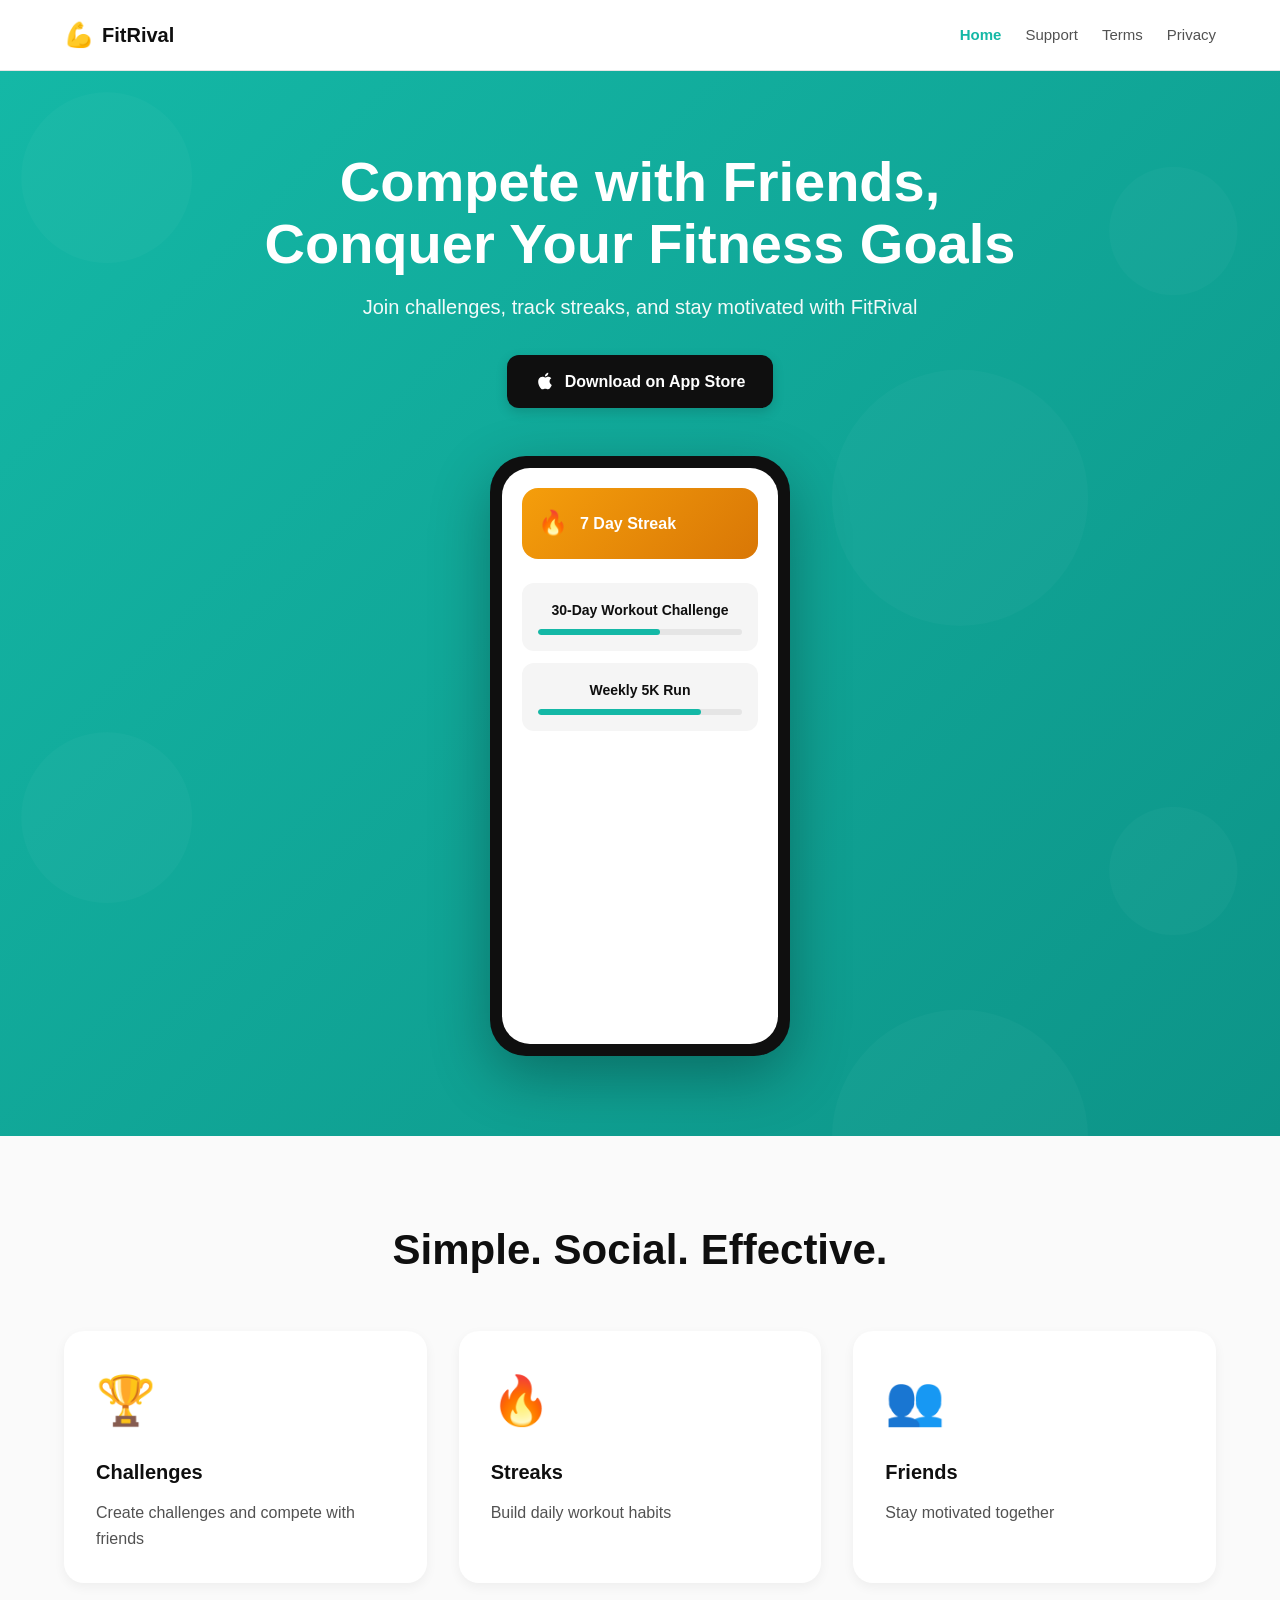
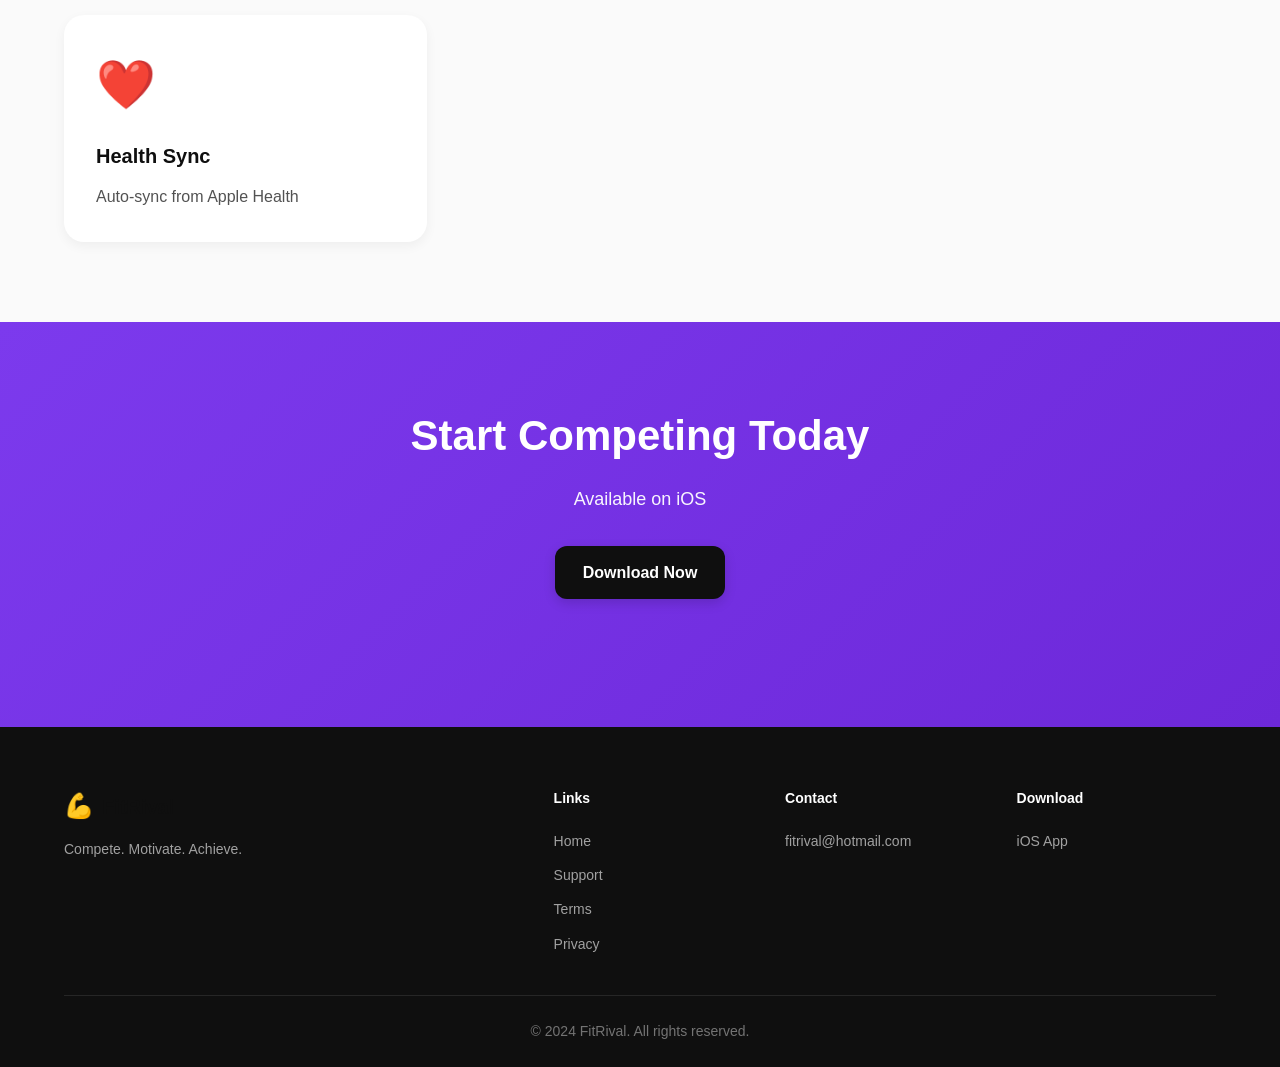
==== commit 71d7c4a6: "page" ====
--- a/index.html
+++ b/index.html
@@ -38,12 +38,6 @@
             </svg>
             Download on App Store
           </a>
-          <a href="https://play.google.com/store/apps/details?id=com.vibecode.fitrival" class="btn btn-secondary">
-            <svg class="btn-icon" viewBox="0 0 24 24" fill="currentColor">
-              <path d="M3,20.5V3.5C3,2.91 3.34,2.39 3.84,2.15L13.69,12L3.84,21.85C3.34,21.6 3,21.09 3,20.5M16.81,15.12L6.05,21.34L14.54,12.85L16.81,15.12M20.16,10.81C20.5,11.08 20.75,11.5 20.75,12C20.75,12.5 20.53,12.9 20.18,13.18L17.89,14.5L15.39,12L17.89,9.5L20.16,10.81M6.05,2.66L16.81,8.88L14.54,11.15L6.05,2.66Z"/>
-            </svg>
-            Get it on Google Play
-          </a>
         </div>
 
         <div class="app-preview">
@@ -81,43 +75,31 @@
   <!-- Features Section -->
   <section class="features">
     <div class="container">
-      <h2 class="section-title">Everything You Need to Stay Motivated</h2>
+      <h2 class="section-title">Simple. Social. Effective.</h2>
 
       <div class="features-grid">
         <div class="feature-card">
           <div class="feature-icon">🏆</div>
           <h3 class="feature-title">Challenges</h3>
-          <p class="feature-description">Create custom challenges or join your friends. Compete on workouts, streaks, and more.</p>
+          <p class="feature-description">Create challenges and compete with friends</p>
         </div>
 
         <div class="feature-card">
           <div class="feature-icon">🔥</div>
           <h3 class="feature-title">Streaks</h3>
-          <p class="feature-description">Build consistency with daily workout streaks. Don't break the chain!</p>
+          <p class="feature-description">Build daily workout habits</p>
         </div>
 
         <div class="feature-card">
           <div class="feature-icon">👥</div>
           <h3 class="feature-title">Friends</h3>
-          <p class="feature-description">Connect with friends, share progress, and motivate each other to stay active.</p>
-        </div>
-
-        <div class="feature-card">
-          <div class="feature-icon">📊</div>
-          <h3 class="feature-title">Leaderboard</h3>
-          <p class="feature-description">See how you rank among friends. Compete for the top spot!</p>
+          <p class="feature-description">Stay motivated together</p>
         </div>
 
         <div class="feature-card">
           <div class="feature-icon">❤️</div>
           <h3 class="feature-title">Health Sync</h3>
-          <p class="feature-description">Auto-sync workouts from Apple Health or Google Fit. No manual logging needed.</p>
-        </div>
-
-        <div class="feature-card">
-          <div class="feature-icon">🎯</div>
-          <h3 class="feature-title">Goals</h3>
-          <p class="feature-description">Set weekly workout goals and track your progress. Stay accountable.</p>
+          <p class="feature-description">Auto-sync from Apple Health</p>
         </div>
       </div>
     </div>
@@ -126,11 +108,10 @@
   <!-- CTA Section -->
   <section class="cta">
     <div class="container">
-      <h2 class="cta-title">Ready to Get Started?</h2>
-      <p class="cta-subtitle">Join thousands of users crushing their fitness goals together</p>
+      <h2 class="cta-title">Start Competing Today</h2>
+      <p class="cta-subtitle">Available on iOS</p>
       <div class="download-buttons">
-        <a href="https://apps.apple.com/app/id6757563823" class="btn btn-primary">Download for iOS</a>
-        <a href="https://play.google.com/store/apps/details?id=com.vibecode.fitrival" class="btn btn-secondary">Download for Android</a>
+        <a href="https://apps.apple.com/app/id6757563823" class="btn btn-primary">Download Now</a>
       </div>
     </div>
   </section>
@@ -149,21 +130,21 @@
 
         <div class="footer-links">
           <div class="footer-column">
-            <h4 class="footer-heading">Product</h4>
+            <h4 class="footer-heading">Links</h4>
             <a href="index.html" class="footer-link">Home</a>
             <a href="support.html" class="footer-link">Support</a>
+            <a href="terms.html" class="footer-link">Terms</a>
+            <a href="privacy.html" class="footer-link">Privacy</a>
           </div>
 
           <div class="footer-column">
-            <h4 class="footer-heading">Legal</h4>
-            <a href="terms.html" class="footer-link">Terms of Service</a>
-            <a href="privacy.html" class="footer-link">Privacy Policy</a>
+            <h4 class="footer-heading">Contact</h4>
+            <a href="mailto:fitrival@hotmail.com" class="footer-link">fitrival@hotmail.com</a>
           </div>
 
           <div class="footer-column">
             <h4 class="footer-heading">Download</h4>
             <a href="https://apps.apple.com/app/id6757563823" class="footer-link">iOS App</a>
-            <a href="https://play.google.com/store/apps/details?id=com.vibecode.fitrival" class="footer-link">Android App</a>
           </div>
         </div>
       </div>
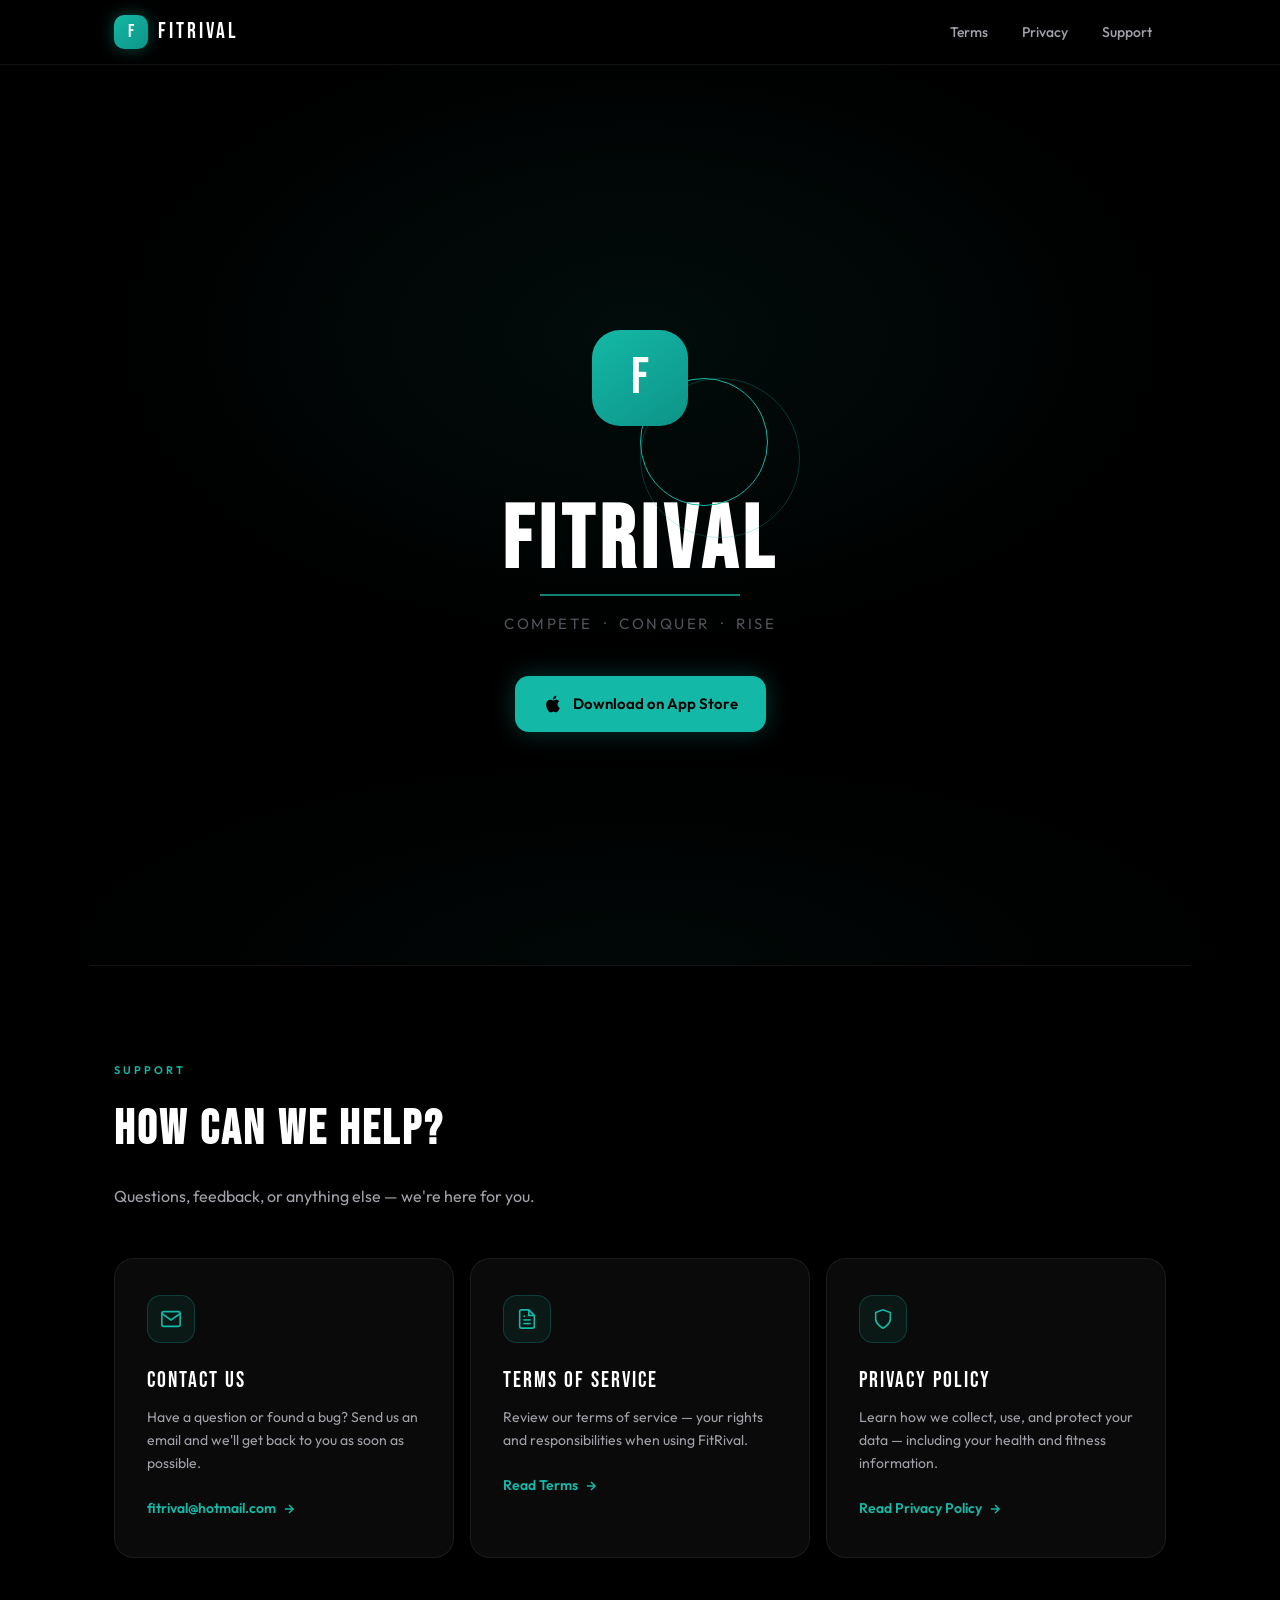
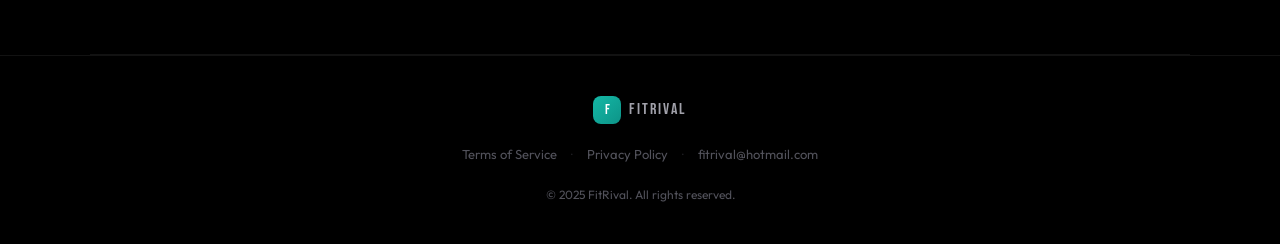
==== commit b02d5f3a: "update" ====
--- a/index.html
+++ b/index.html
@@ -3,156 +3,140 @@
 <head>
   <meta charset="UTF-8">
   <meta name="viewport" content="width=device-width, initial-scale=1.0">
-  <meta name="description" content="FitRival - Compete with friends, build streaks, and conquer fitness challenges together.">
-  <title>FitRival - Fitness Challenges with Friends</title>
+  <meta name="description" content="FitRival — Compete with friends, build streaks, and conquer fitness challenges together.">
+  <title>FitRival — Compete. Conquer. Rise.</title>
   <link rel="stylesheet" href="styles.css">
 </head>
 <body>
+
   <!-- Navigation -->
   <nav class="nav">
-    <div class="container nav-container">
-      <div class="logo">
-        <span class="logo-icon">💪</span>
-        <span class="logo-text">FitRival</span>
-      </div>
+    <div class="nav-inner">
+      <a href="index.html" class="nav-brand">
+        <div class="nav-logo-mark">F</div>
+        <span class="nav-brand-name">FITRIVAL</span>
+      </a>
       <div class="nav-links">
-        <a href="index.html" class="nav-link active">Home</a>
-        <a href="support.html" class="nav-link">Support</a>
         <a href="terms.html" class="nav-link">Terms</a>
         <a href="privacy.html" class="nav-link">Privacy</a>
+        <a href="#support" class="nav-link">Support</a>
       </div>
     </div>
   </nav>
 
-  <!-- Hero Section -->
+  <!-- Hero -->
   <section class="hero">
-    <div class="container">
-      <div class="hero-content">
-        <h1 class="hero-title">Compete with Friends,<br>Conquer Your Fitness Goals</h1>
-        <p class="hero-subtitle">Join challenges, track streaks, and stay motivated with FitRival</p>
+    <div class="hero-content">
+      <!-- Logo with CSS rings -->
+      <div class="logo-hero">
+        <div class="logo-ring logo-ring-outer"></div>
+        <div class="logo-ring logo-ring-inner"></div>
+        <div class="logo-mark-hero">F</div>
+      </div>
 
-        <div class="download-buttons">
-          <a href="https://apps.apple.com/app/id6757563823" class="btn btn-primary">
-            <svg class="btn-icon" viewBox="0 0 24 24" fill="currentColor">
-              <path d="M18.71 19.5c-.83 1.24-1.71 2.45-3.05 2.47-1.34.03-1.77-.79-3.29-.79-1.53 0-2 .77-3.27.82-1.31.05-2.3-1.32-3.14-2.53C4.25 17 2.94 12.45 4.7 9.39c.87-1.52 2.43-2.48 4.12-2.51 1.28-.02 2.5.87 3.29.87.78 0 2.26-1.07 3.81-.91.65.03 2.47.26 3.64 1.98-.09.06-2.17 1.28-2.15 3.81.03 3.02 2.65 4.03 2.68 4.04-.03.07-.42 1.44-1.38 2.83M13 3.5c.73-.83 1.94-1.46 2.94-1.5.13 1.17-.34 2.35-1.04 3.19-.69.85-1.83 1.51-2.95 1.42-.15-1.15.41-2.35 1.05-3.11z"/>
+      <h1 class="hero-title">FITRIVAL</h1>
+      <div class="hero-underline"></div>
+      <p class="hero-tagline">Compete &nbsp;·&nbsp; Conquer &nbsp;·&nbsp; Rise</p>
+
+      <a href="https://apps.apple.com/app/id6757563823" class="btn btn-primary">
+        <svg class="btn-icon" viewBox="0 0 24 24" fill="currentColor">
+          <path d="M18.71 19.5c-.83 1.24-1.71 2.45-3.05 2.47-1.34.03-1.77-.79-3.29-.79-1.53 0-2 .77-3.27.82-1.31.05-2.3-1.32-3.14-2.53C4.25 17 2.94 12.45 4.7 9.39c.87-1.52 2.43-2.48 4.12-2.51 1.28-.02 2.5.87 3.29.87.78 0 2.26-1.07 3.81-.91.65.03 2.47.26 3.64 1.98-.09.06-2.17 1.28-2.15 3.81.03 3.02 2.65 4.03 2.68 4.04-.03.07-.42 1.44-1.38 2.83M13 3.5c.73-.83 1.94-1.46 2.94-1.5.13 1.17-.34 2.35-1.04 3.19-.69.85-1.83 1.51-2.95 1.42-.15-1.15.41-2.35 1.05-3.11z"/>
+        </svg>
+        Download on App Store
+      </a>
+    </div>
+  </section>
+
+  <div class="divider"></div>
+
+  <!-- Support Section -->
+  <div id="support">
+    <div class="section">
+      <div class="section-label">Support</div>
+      <h2 class="section-title">How Can We Help?</h2>
+      <p class="section-subtitle">Questions, feedback, or anything else — we're here for you.</p>
+
+      <div class="cards-grid">
+
+        <!-- Contact Card -->
+        <div class="card">
+          <div class="card-icon">
+            <svg viewBox="0 0 24 24" fill="none" stroke="currentColor" stroke-width="1.75">
+              <path d="M4 4h16c1.1 0 2 .9 2 2v12c0 1.1-.9 2-2 2H4c-1.1 0-2-.9-2-2V6c0-1.1.9-2 2-2z"/>
+              <polyline points="22,6 12,13 2,6"/>
             </svg>
-            Download on App Store
+          </div>
+          <div class="card-title">Contact Us</div>
+          <p class="card-desc">Have a question or found a bug? Send us an email and we'll get back to you as soon as possible.</p>
+          <a href="mailto:fitrival@hotmail.com" class="card-link">
+            fitrival@hotmail.com
+            <svg width="14" height="14" viewBox="0 0 24 24" fill="none" stroke="currentColor" stroke-width="2.5">
+              <path d="M5 12h14M12 5l7 7-7 7"/>
+            </svg>
           </a>
         </div>
 
-        <div class="app-preview">
-          <div class="phone-mockup">
-            <div class="phone-screen">
-              <div class="mock-app">
-                <div class="mock-header">
-                  <div class="mock-stat">
-                    <div class="mock-icon">🔥</div>
-                    <div class="mock-value">7 Day Streak</div>
-                  </div>
-                </div>
-                <div class="mock-challenges">
-                  <div class="mock-challenge">
-                    <div class="mock-challenge-title">30-Day Workout Challenge</div>
-                    <div class="mock-progress-bar">
-                      <div class="mock-progress" style="width: 60%"></div>
-                    </div>
-                  </div>
-                  <div class="mock-challenge">
-                    <div class="mock-challenge-title">Weekly 5K Run</div>
-                    <div class="mock-progress-bar">
-                      <div class="mock-progress" style="width: 80%"></div>
-                    </div>
-                  </div>
-                </div>
-              </div>
-            </div>
+        <!-- Terms Card -->
+        <div class="card">
+          <div class="card-icon">
+            <svg viewBox="0 0 24 24" fill="none" stroke="currentColor" stroke-width="1.75">
+              <path d="M14 2H6a2 2 0 0 0-2 2v16a2 2 0 0 0 2 2h12a2 2 0 0 0 2-2V8z"/>
+              <polyline points="14 2 14 8 20 8"/>
+              <line x1="16" y1="13" x2="8" y2="13"/>
+              <line x1="16" y1="17" x2="8" y2="17"/>
+              <polyline points="10 9 9 9 8 9"/>
+            </svg>
           </div>
+          <div class="card-title">Terms of Service</div>
+          <p class="card-desc">Review our terms of service — your rights and responsibilities when using FitRival.</p>
+          <a href="terms.html" class="card-link">
+            Read Terms
+            <svg width="14" height="14" viewBox="0 0 24 24" fill="none" stroke="currentColor" stroke-width="2.5">
+              <path d="M5 12h14M12 5l7 7-7 7"/>
+            </svg>
+          </a>
         </div>
+
+        <!-- Privacy Card -->
+        <div class="card">
+          <div class="card-icon">
+            <svg viewBox="0 0 24 24" fill="none" stroke="currentColor" stroke-width="1.75">
+              <path d="M12 22s8-4 8-10V5l-8-3-8 3v7c0 6 8 10 8 10z"/>
+            </svg>
+          </div>
+          <div class="card-title">Privacy Policy</div>
+          <p class="card-desc">Learn how we collect, use, and protect your data — including your health and fitness information.</p>
+          <a href="privacy.html" class="card-link">
+            Read Privacy Policy
+            <svg width="14" height="14" viewBox="0 0 24 24" fill="none" stroke="currentColor" stroke-width="2.5">
+              <path d="M5 12h14M12 5l7 7-7 7"/>
+            </svg>
+          </a>
+        </div>
+
       </div>
     </div>
-  </section>
+  </div>
 
-  <!-- Features Section -->
-  <section class="features">
-    <div class="container">
-      <h2 class="section-title">Simple. Social. Effective.</h2>
-
-      <div class="features-grid">
-        <div class="feature-card">
-          <div class="feature-icon">🏆</div>
-          <h3 class="feature-title">Challenges</h3>
-          <p class="feature-description">Create challenges and compete with friends</p>
-        </div>
-
-        <div class="feature-card">
-          <div class="feature-icon">🔥</div>
-          <h3 class="feature-title">Streaks</h3>
-          <p class="feature-description">Build daily workout habits</p>
-        </div>
-
-        <div class="feature-card">
-          <div class="feature-icon">👥</div>
-          <h3 class="feature-title">Friends</h3>
-          <p class="feature-description">Stay motivated together</p>
-        </div>
-
-        <div class="feature-card">
-          <div class="feature-icon">❤️</div>
-          <h3 class="feature-title">Health Sync</h3>
-          <p class="feature-description">Auto-sync from Apple Health</p>
-        </div>
-      </div>
-    </div>
-  </section>
-
-  <!-- CTA Section -->
-  <section class="cta">
-    <div class="container">
-      <h2 class="cta-title">Start Competing Today</h2>
-      <p class="cta-subtitle">Available on iOS</p>
-      <div class="download-buttons">
-        <a href="https://apps.apple.com/app/id6757563823" class="btn btn-primary">Download Now</a>
-      </div>
-    </div>
-  </section>
+  <div class="divider"></div>
 
   <!-- Footer -->
-  <footer class="footer">
-    <div class="container">
-      <div class="footer-content">
-        <div class="footer-brand">
-          <div class="logo">
-            <span class="logo-icon">💪</span>
-            <span class="logo-text">FitRival</span>
-          </div>
-          <p class="footer-tagline">Compete. Motivate. Achieve.</p>
-        </div>
-
-        <div class="footer-links">
-          <div class="footer-column">
-            <h4 class="footer-heading">Links</h4>
-            <a href="index.html" class="footer-link">Home</a>
-            <a href="support.html" class="footer-link">Support</a>
-            <a href="terms.html" class="footer-link">Terms</a>
-            <a href="privacy.html" class="footer-link">Privacy</a>
-          </div>
-
-          <div class="footer-column">
-            <h4 class="footer-heading">Contact</h4>
-            <a href="mailto:fitrival@hotmail.com" class="footer-link">fitrival@hotmail.com</a>
-          </div>
-
-          <div class="footer-column">
-            <h4 class="footer-heading">Download</h4>
-            <a href="https://apps.apple.com/app/id6757563823" class="footer-link">iOS App</a>
-          </div>
-        </div>
+  <footer>
+    <div class="footer-inner">
+      <div class="footer-brand">
+        <div class="footer-logo-mark">F</div>
+        <span class="footer-name">FITRIVAL</span>
       </div>
-
-      <div class="footer-bottom">
-        <p>&copy; 2024 FitRival. All rights reserved.</p>
+      <div class="footer-links">
+        <a href="terms.html">Terms of Service</a>
+        <span class="dot">·</span>
+        <a href="privacy.html">Privacy Policy</a>
+        <span class="dot">·</span>
+        <a href="mailto:fitrival@hotmail.com" class="footer-email">fitrival@hotmail.com</a>
       </div>
+      <p class="footer-copy">© 2025 FitRival. All rights reserved.</p>
     </div>
   </footer>
+
 </body>
 </html>
--- a/styles.css
+++ b/styles.css
@@ -1,87 +1,147 @@
-/* Reset & Base Styles */
-* {
-  margin: 0;
-  padding: 0;
-  box-sizing: border-box;
-}
+/* ============================================================
+   FITRIVAL — Dark Cinematic Web Design
+   ============================================================ */
+
+@import url('https://fonts.googleapis.com/css2?family=Bebas+Neue&family=Outfit:wght@300;400;500;600;700&display=swap');
+
+/* ── Reset & Base ─────────────────────────────────────────── */
+*, *::before, *::after { margin: 0; padding: 0; box-sizing: border-box; }
+
+:root {
+  --teal:        #14b8a6;
+  --teal-dim:    #0d9488;
+  --teal-glow:   rgba(20, 184, 166, 0.35);
+  --teal-faint:  rgba(20, 184, 166, 0.08);
+  --bg:          #000000;
+  --surface:     #0a0a0a;
+  --surface-2:   #111111;
+  --border:      rgba(255, 255, 255, 0.07);
+  --border-teal: rgba(20, 184, 166, 0.25);
+  --text:        #e4e4e7;
+  --text-dim:    #a1a1aa;
+  --muted:       #52525b;
+}
+
+html { scroll-behavior: smooth; }
 
 body {
-  font-family: -apple-system, BlinkMacSystemFont, 'Segoe UI', Roboto, Oxygen, Ubuntu, Cantarell, sans-serif;
+  font-family: 'Outfit', -apple-system, sans-serif;
+  background: var(--bg);
+  color: var(--text);
   line-height: 1.6;
-  color: #0f0f0f;
-  background: #ffffff;
-}
-
-.container {
-  max-width: 1200px;
-  margin: 0 auto;
-  padding: 0 24px;
-}
-
-/* Navigation */
+  -webkit-font-smoothing: antialiased;
+}
+
+a { color: inherit; text-decoration: none; }
+img { max-width: 100%; display: block; }
+
+/* ── Keyframes ────────────────────────────────────────────── */
+@keyframes pulse-glow {
+  0%, 100% { box-shadow: 0 0 40px var(--teal-glow), 0 0 80px rgba(20,184,166,0.12); }
+  50%       { box-shadow: 0 0 70px rgba(20,184,166,0.55), 0 0 140px rgba(20,184,166,0.18); }
+}
+
+@keyframes ring-spin {
+  from { transform: translate(-50%, -50%) rotate(0deg); }
+  to   { transform: translate(-50%, -50%) rotate(360deg); }
+}
+
+@keyframes ring-pulse {
+  0%, 100% { opacity: 0.18; }
+  50%       { opacity: 0.50; }
+}
+
+@keyframes fade-up {
+  from { opacity: 0; transform: translateY(24px); }
+  to   { opacity: 1; transform: translateY(0); }
+}
+
+@keyframes underline-draw {
+  from { width: 0; }
+  to   { width: 100%; }
+}
+
+/* ── Navigation ───────────────────────────────────────────── */
 .nav {
-  background: #ffffff;
-  border-bottom: 1px solid #e5e5e5;
   position: sticky;
   top: 0;
   z-index: 100;
-  backdrop-filter: blur(10px);
-  background: rgba(255, 255, 255, 0.95);
-}
-
-.nav-container {
-  display: flex;
+  background: rgba(0, 0, 0, 0.82);
+  backdrop-filter: blur(20px);
+  -webkit-backdrop-filter: blur(20px);
+  border-bottom: 1px solid var(--border);
+}
+
+.nav-inner {
+  max-width: 1100px;
+  margin: 0 auto;
+  padding: 0 24px;
+  height: 64px;
+  display: flex;
+  align-items: center;
   justify-content: space-between;
-  align-items: center;
-  padding: 16px 24px;
-}
-
-.logo {
-  display: flex;
-  align-items: center;
-  gap: 8px;
-  font-weight: 700;
-  font-size: 20px;
+}
+
+.nav-brand {
+  display: flex;
+  align-items: center;
+  gap: 10px;
   text-decoration: none;
-  color: #0f0f0f;
-}
-
-.logo-icon {
-  font-size: 24px;
-}
-
-.logo-text {
-  color: #0f0f0f;
+}
+
+.nav-logo-mark {
+  width: 34px;
+  height: 34px;
+  background: linear-gradient(135deg, var(--teal), var(--teal-dim));
+  border-radius: 10px;
+  display: flex;
+  align-items: center;
+  justify-content: center;
+  font-family: 'Bebas Neue', sans-serif;
+  font-size: 18px;
+  color: #fff;
+  box-shadow: 0 0 16px rgba(20,184,166,0.4);
+  flex-shrink: 0;
+}
+
+.nav-brand-name {
+  font-family: 'Bebas Neue', sans-serif;
+  font-size: 22px;
+  letter-spacing: 3px;
+  color: #fff;
 }
 
 .nav-links {
   display: flex;
-  gap: 24px;
-  align-items: center;
+  align-items: center;
+  gap: 6px;
 }
 
 .nav-link {
+  font-size: 14px;
+  font-weight: 500;
+  color: var(--text-dim);
+  padding: 6px 14px;
+  border-radius: 8px;
+  transition: color 0.2s, background 0.2s;
   text-decoration: none;
-  color: #525252;
-  font-weight: 500;
-  transition: color 0.2s;
-  font-size: 15px;
 }
 
 .nav-link:hover {
-  color: #14b8a6;
-}
-
-.nav-link.active {
-  color: #14b8a6;
-  font-weight: 600;
-}
-
-/* Hero Section */
+  color: var(--text);
+  background: rgba(255,255,255,0.05);
+}
+
+.nav-link.active { color: var(--teal); }
+
+/* ── Hero ─────────────────────────────────────────────────── */
 .hero {
-  padding: 80px 0;
-  background: linear-gradient(135deg, #14b8a6 0%, #0d9488 100%);
-  color: white;
+  min-height: 100vh;
+  display: flex;
+  align-items: center;
+  justify-content: center;
+  text-align: center;
+  padding: 80px 24px;
   position: relative;
   overflow: hidden;
 }
@@ -89,490 +149,392 @@
 .hero::before {
   content: '';
   position: absolute;
-  top: 0;
-  left: 0;
-  right: 0;
-  bottom: 0;
-  background: url('data:image/svg+xml,<svg xmlns="http://www.w3.org/2000/svg" viewBox="0 0 1200 600"><circle cx="100" cy="100" r="80" fill="rgba(255,255,255,0.05)"/><circle cx="900" cy="400" r="120" fill="rgba(255,255,255,0.05)"/><circle cx="1100" cy="150" r="60" fill="rgba(255,255,255,0.05)"/></svg>');
-  opacity: 0.5;
+  inset: 0;
+  background:
+    radial-gradient(ellipse 60% 50% at 50% 30%, rgba(20,184,166,0.07) 0%, transparent 70%),
+    radial-gradient(ellipse 80% 40% at 50% 100%, rgba(20,184,166,0.04) 0%, transparent 60%);
+  pointer-events: none;
 }
 
 .hero-content {
   position: relative;
   z-index: 1;
-  text-align: center;
-}
-
+  max-width: 600px;
+  animation: fade-up 0.8s ease both;
+}
+
+/* ── Logo Hero ────────────────────────────────────────────── */
+.logo-hero {
+  position: relative;
+  width: 160px;
+  height: 160px;
+  margin: 0 auto 40px;
+}
+
+.logo-ring {
+  position: absolute;
+  top: 50%;
+  left: 50%;
+  border-radius: 50%;
+  border-style: solid;
+  border-color: var(--teal);
+}
+
+.logo-ring-outer {
+  width: 160px;
+  height: 160px;
+  border-width: 1px;
+  opacity: 0.28;
+  animation: ring-spin 14s linear infinite;
+  /* Dashed look via border-style not easy — use opacity animation instead */
+}
+
+.logo-ring-inner {
+  width: 128px;
+  height: 128px;
+  border-width: 1px;
+  animation: ring-pulse 2.5s ease-in-out infinite;
+}
+
+.logo-mark-hero {
+  position: absolute;
+  top: 50%;
+  left: 50%;
+  transform: translate(-50%, -50%);
+  width: 96px;
+  height: 96px;
+  background: linear-gradient(145deg, var(--teal), var(--teal-dim));
+  border-radius: 28px;
+  display: flex;
+  align-items: center;
+  justify-content: center;
+  font-family: 'Bebas Neue', sans-serif;
+  font-size: 52px;
+  color: #fff;
+  animation: pulse-glow 3.5s ease-in-out infinite;
+}
+
+/* ── Hero Text ────────────────────────────────────────────── */
 .hero-title {
-  font-size: 56px;
-  font-weight: 800;
-  margin-bottom: 16px;
-  line-height: 1.1;
-}
-
-.hero-subtitle {
-  font-size: 20px;
-  margin-bottom: 32px;
-  opacity: 0.95;
+  font-family: 'Bebas Neue', sans-serif;
+  font-size: clamp(56px, 10vw, 88px);
+  letter-spacing: 6px;
+  color: #fff;
+  line-height: 1;
+  margin-bottom: 0;
+}
+
+.hero-underline {
+  height: 2px;
+  background: var(--teal);
+  opacity: 0.7;
+  max-width: 200px;
+  margin: 8px auto 16px;
+  animation: underline-draw 0.7s 0.5s ease-out both;
+}
+
+.hero-tagline {
+  font-size: 15px;
   font-weight: 400;
-}
-
-.download-buttons {
-  display: flex;
-  gap: 16px;
-  justify-content: center;
-  flex-wrap: wrap;
-  margin-bottom: 48px;
-}
-
+  letter-spacing: 2.5px;
+  text-transform: uppercase;
+  color: var(--muted);
+  margin-bottom: 40px;
+}
+
+/* ── Buttons ──────────────────────────────────────────────── */
 .btn {
   display: inline-flex;
   align-items: center;
   gap: 10px;
-  padding: 14px 28px;
-  border-radius: 12px;
+  font-family: 'Outfit', sans-serif;
+  font-weight: 600;
+  font-size: 15px;
+  padding: 16px 28px;
+  border-radius: 14px;
+  cursor: pointer;
+  transition: transform 0.15s, box-shadow 0.15s, opacity 0.15s;
+  text-decoration: none;
+  border: none;
+}
+
+.btn:hover { transform: translateY(-1px); }
+.btn:active { transform: scale(0.97); }
+
+.btn-primary {
+  background: var(--teal);
+  color: #000;
+  box-shadow: 0 0 24px rgba(20,184,166,0.3);
+}
+
+.btn-primary:hover {
+  box-shadow: 0 0 40px rgba(20,184,166,0.5);
+}
+
+.btn-secondary {
+  background: transparent;
+  color: var(--teal);
+  border: 1px solid var(--border-teal);
+}
+
+.btn-secondary:hover {
+  background: var(--teal-faint);
+}
+
+.btn-icon { width: 20px; height: 20px; flex-shrink: 0; }
+
+/* ── Sections ─────────────────────────────────────────────── */
+.section {
+  padding: 96px 24px;
+  max-width: 1100px;
+  margin: 0 auto;
+}
+
+.section-label {
+  font-size: 11px;
+  font-weight: 600;
+  letter-spacing: 3px;
+  text-transform: uppercase;
+  color: var(--teal);
+  margin-bottom: 12px;
+}
+
+.section-title {
+  font-family: 'Bebas Neue', sans-serif;
+  font-size: clamp(32px, 5vw, 48px);
+  letter-spacing: 3px;
+  color: #fff;
+  margin-bottom: 16px;
+}
+
+.section-subtitle {
   font-size: 16px;
+  color: var(--text-dim);
+  max-width: 520px;
+  margin-bottom: 48px;
+}
+
+/* ── Cards ────────────────────────────────────────────────── */
+.cards-grid {
+  display: grid;
+  grid-template-columns: repeat(auto-fit, minmax(280px, 1fr));
+  gap: 16px;
+}
+
+.card {
+  background: var(--surface);
+  border: 1px solid var(--border);
+  border-radius: 20px;
+  padding: 36px 32px;
+  transition: border-color 0.2s, transform 0.2s;
+}
+
+.card:hover {
+  border-color: var(--border-teal);
+  transform: translateY(-2px);
+}
+
+.card-icon {
+  width: 48px;
+  height: 48px;
+  background: var(--teal-faint);
+  border: 1px solid var(--border-teal);
+  border-radius: 14px;
+  display: flex;
+  align-items: center;
+  justify-content: center;
+  margin-bottom: 20px;
+}
+
+.card-icon svg { width: 22px; height: 22px; color: var(--teal); }
+
+.card-title {
+  font-family: 'Bebas Neue', sans-serif;
+  font-size: 22px;
+  letter-spacing: 2px;
+  color: #fff;
+  margin-bottom: 8px;
+}
+
+.card-desc {
+  font-size: 14px;
+  color: var(--text-dim);
+  line-height: 1.65;
+  margin-bottom: 20px;
+}
+
+.card-link {
+  font-size: 14px;
   font-weight: 600;
+  color: var(--teal);
+  display: inline-flex;
+  align-items: center;
+  gap: 6px;
+  transition: gap 0.2s;
   text-decoration: none;
-  transition: transform 0.2s, box-shadow 0.2s;
-  cursor: pointer;
-  border: none;
-}
-
-.btn:active {
-  transform: scale(0.98);
-}
-
-.btn-primary {
-  background: #0f0f0f;
-  color: white;
-  box-shadow: 0 4px 12px rgba(0, 0, 0, 0.15);
-}
-
-.btn-primary:hover {
-  box-shadow: 0 6px 16px rgba(0, 0, 0, 0.2);
-}
-
-.btn-secondary {
-  background: rgba(255, 255, 255, 0.2);
-  color: white;
-  backdrop-filter: blur(10px);
-  border: 1px solid rgba(255, 255, 255, 0.3);
-}
-
-.btn-secondary:hover {
-  background: rgba(255, 255, 255, 0.3);
-}
-
-.btn-icon {
-  width: 20px;
-  height: 20px;
-}
-
-/* Phone Mockup */
-.app-preview {
-  display: flex;
+}
+
+.card-link:hover { gap: 10px; }
+
+/* ── Divider ──────────────────────────────────────────────── */
+.divider {
+  height: 1px;
+  background: var(--border);
+  max-width: 1100px;
+  margin: 0 auto;
+}
+
+/* ── Legal Pages ──────────────────────────────────────────── */
+.legal-hero {
+  padding: 80px 24px 48px;
+  text-align: center;
+  border-bottom: 1px solid var(--border);
+}
+
+.legal-hero .section-label { margin-bottom: 8px; }
+
+.legal-hero-title {
+  font-family: 'Bebas Neue', sans-serif;
+  font-size: clamp(40px, 7vw, 64px);
+  letter-spacing: 5px;
+  color: #fff;
+}
+
+.legal-hero-date {
+  margin-top: 12px;
+  font-size: 13px;
+  color: var(--muted);
+}
+
+.legal-body {
+  max-width: 760px;
+  margin: 0 auto;
+  padding: 64px 24px 100px;
+}
+
+.legal-body h2 {
+  font-family: 'Bebas Neue', sans-serif;
+  font-size: 24px;
+  letter-spacing: 2px;
+  color: var(--teal);
+  margin-top: 48px;
+  margin-bottom: 12px;
+}
+
+.legal-body h2:first-child { margin-top: 0; }
+
+.legal-body p {
+  font-size: 15px;
+  color: var(--text-dim);
+  margin-bottom: 14px;
+  line-height: 1.75;
+}
+
+.legal-body ul {
+  padding-left: 20px;
+  margin-bottom: 14px;
+}
+
+.legal-body li {
+  font-size: 15px;
+  color: var(--text-dim);
+  line-height: 1.75;
+  margin-bottom: 6px;
+}
+
+.legal-body a {
+  color: var(--teal);
+  text-decoration: underline;
+  text-decoration-color: rgba(20,184,166,0.3);
+}
+
+.legal-body a:hover { text-decoration-color: var(--teal); }
+
+/* ── Footer ───────────────────────────────────────────────── */
+footer {
+  border-top: 1px solid var(--border);
+  padding: 40px 24px;
+}
+
+.footer-inner {
+  max-width: 1100px;
+  margin: 0 auto;
+  display: flex;
+  flex-direction: column;
+  align-items: center;
+  gap: 16px;
+  text-align: center;
+}
+
+.footer-brand {
+  display: flex;
+  align-items: center;
+  gap: 8px;
+}
+
+.footer-logo-mark {
+  width: 28px;
+  height: 28px;
+  background: linear-gradient(135deg, var(--teal), var(--teal-dim));
+  border-radius: 8px;
+  display: flex;
+  align-items: center;
   justify-content: center;
-  margin-top: 48px;
-}
-
-.phone-mockup {
-  width: 300px;
-  height: 600px;
-  background: #0f0f0f;
-  border-radius: 36px;
-  padding: 12px;
-  box-shadow: 0 20px 60px rgba(0, 0, 0, 0.3);
-}
-
-.phone-screen {
-  width: 100%;
-  height: 100%;
-  background: #ffffff;
-  border-radius: 28px;
-  overflow: hidden;
-}
-
-.mock-app {
-  padding: 20px;
-}
-
-.mock-header {
-  margin-bottom: 24px;
-}
-
-.mock-stat {
-  background: linear-gradient(135deg, #f59e0b, #d97706);
-  padding: 16px;
-  border-radius: 16px;
-  display: flex;
-  align-items: center;
-  gap: 12px;
-}
-
-.mock-icon {
-  font-size: 24px;
-}
-
-.mock-value {
-  font-weight: 700;
-  color: white;
-}
-
-.mock-challenges {
-  display: flex;
-  flex-direction: column;
-  gap: 12px;
-}
-
-.mock-challenge {
-  background: #f5f5f5;
-  padding: 16px;
-  border-radius: 12px;
-}
-
-.mock-challenge-title {
-  font-weight: 600;
+  font-family: 'Bebas Neue', sans-serif;
   font-size: 14px;
-  margin-bottom: 8px;
-  color: #0f0f0f;
-}
-
-.mock-progress-bar {
-  height: 6px;
-  background: #e5e5e5;
-  border-radius: 3px;
-  overflow: hidden;
-}
-
-.mock-progress {
-  height: 100%;
-  background: #14b8a6;
-  border-radius: 3px;
-}
-
-/* Features Section */
-.features {
-  padding: 80px 0;
-  background: #fafafa;
-}
-
-.section-title {
-  text-align: center;
-  font-size: 42px;
-  font-weight: 800;
-  margin-bottom: 48px;
-  color: #0f0f0f;
-}
-
-.features-grid {
-  display: grid;
-  grid-template-columns: repeat(auto-fit, minmax(300px, 1fr));
-  gap: 32px;
-}
-
-.feature-card {
-  background: white;
-  padding: 32px;
-  border-radius: 20px;
-  box-shadow: 0 4px 12px rgba(0, 0, 0, 0.05);
-  transition: transform 0.2s, box-shadow 0.2s;
-}
-
-.feature-card:hover {
-  transform: translateY(-4px);
-  box-shadow: 0 8px 24px rgba(0, 0, 0, 0.1);
-}
-
-.feature-icon {
-  font-size: 48px;
-  margin-bottom: 16px;
-}
-
-.feature-title {
-  font-size: 20px;
-  font-weight: 700;
-  margin-bottom: 12px;
-  color: #0f0f0f;
-}
-
-.feature-description {
-  color: #525252;
-  line-height: 1.6;
-}
-
-/* CTA Section */
-.cta {
-  padding: 80px 0;
-  background: linear-gradient(135deg, #7c3aed 0%, #6d28d9 100%);
-  color: white;
-  text-align: center;
-}
-
-.cta-title {
-  font-size: 42px;
-  font-weight: 800;
-  margin-bottom: 16px;
-}
-
-.cta-subtitle {
-  font-size: 18px;
-  margin-bottom: 32px;
-  opacity: 0.95;
-}
-
-/* Footer */
-.footer {
-  background: #0f0f0f;
-  color: white;
-  padding: 60px 0 24px;
-}
-
-.footer-content {
-  display: grid;
-  grid-template-columns: 2fr 3fr;
-  gap: 48px;
-  margin-bottom: 40px;
-}
-
-.footer-brand {
-  display: flex;
-  flex-direction: column;
-  gap: 12px;
-}
-
-.footer-tagline {
-  color: #a1a1a1;
-  font-size: 14px;
+  color: #fff;
+}
+
+.footer-name {
+  font-family: 'Bebas Neue', sans-serif;
+  font-size: 16px;
+  letter-spacing: 2px;
+  color: var(--text-dim);
 }
 
 .footer-links {
-  display: grid;
-  grid-template-columns: repeat(3, 1fr);
-  gap: 32px;
-}
-
-.footer-column {
-  display: flex;
-  flex-direction: column;
-  gap: 12px;
-}
-
-.footer-heading {
-  font-size: 14px;
-  font-weight: 700;
-  color: white;
-  margin-bottom: 8px;
-}
-
-.footer-link {
-  color: #a1a1a1;
+  display: flex;
+  align-items: center;
+  gap: 4px;
+  flex-wrap: wrap;
+  justify-content: center;
+}
+
+.footer-links a {
+  font-size: 13px;
+  color: var(--muted);
+  padding: 4px 10px;
+  border-radius: 6px;
+  transition: color 0.2s;
   text-decoration: none;
-  font-size: 14px;
-  transition: color 0.2s;
-}
-
-.footer-link:hover {
-  color: #14b8a6;
-}
-
-.footer-bottom {
-  text-align: center;
-  padding-top: 24px;
-  border-top: 1px solid #262626;
-  color: #737373;
-  font-size: 14px;
-}
-
-/* Content Pages */
-.content-page {
-  padding: 60px 0;
-  min-height: calc(100vh - 200px);
-}
-
-.content-header {
-  text-align: center;
-  margin-bottom: 48px;
-}
-
-.content-title {
-  font-size: 42px;
-  font-weight: 800;
-  margin-bottom: 12px;
-  color: #0f0f0f;
-}
-
-.content-subtitle {
-  font-size: 18px;
-  color: #525252;
-}
-
-.content-body {
-  max-width: 800px;
-  margin: 0 auto;
-  background: white;
-  padding: 48px;
-  border-radius: 20px;
-  box-shadow: 0 4px 12px rgba(0, 0, 0, 0.05);
-}
-
-.content-body h2 {
-  font-size: 28px;
-  font-weight: 700;
-  margin-top: 32px;
-  margin-bottom: 16px;
-  color: #0f0f0f;
-}
-
-.content-body h3 {
-  font-size: 20px;
-  font-weight: 600;
-  margin-top: 24px;
-  margin-bottom: 12px;
-  color: #0f0f0f;
-}
-
-.content-body p {
-  color: #525252;
-  line-height: 1.8;
-  margin-bottom: 16px;
-}
-
-.content-body ul,
-.content-body ol {
-  margin-bottom: 16px;
-  padding-left: 24px;
-  color: #525252;
-}
-
-.content-body li {
-  margin-bottom: 8px;
-  line-height: 1.6;
-}
-
-.content-body strong {
-  color: #0f0f0f;
-  font-weight: 600;
-}
-
-.content-body a {
-  color: #14b8a6;
+}
+
+.footer-links a:hover { color: var(--text); }
+
+.footer-links .dot {
+  font-size: 12px;
+  color: var(--muted);
+  opacity: 0.4;
+}
+
+.footer-copy {
+  font-size: 12px;
+  color: var(--muted);
+}
+
+.footer-email {
+  font-size: 13px;
+  color: var(--teal);
   text-decoration: none;
-  font-weight: 500;
-}
-
-.content-body a:hover {
-  text-decoration: underline;
-}
-
-/* FAQ Styles */
-.faq-section {
-  margin-top: 32px;
-}
-
-.faq-item {
-  background: #fafafa;
-  padding: 24px;
-  border-radius: 12px;
-  margin-bottom: 16px;
-}
-
-.faq-question {
-  font-size: 18px;
-  font-weight: 600;
-  color: #0f0f0f;
-  margin-bottom: 12px;
-  display: flex;
-  align-items: flex-start;
-  gap: 12px;
-}
-
-.faq-answer {
-  color: #525252;
-  line-height: 1.8;
-}
-
-/* Contact Box */
-.contact-box {
-  background: linear-gradient(135deg, #14b8a6, #0d9488);
-  color: white;
-  padding: 32px;
-  border-radius: 16px;
-  margin-top: 32px;
-  text-align: center;
-}
-
-.contact-box h3 {
-  color: white !important;
-  margin-top: 0 !important;
-}
-
-.contact-box a {
-  color: white;
-  font-weight: 700;
-  text-decoration: underline;
-}
-
-/* Responsive Design */
-@media (max-width: 768px) {
-  .nav-container {
-    flex-direction: column;
-    gap: 16px;
-  }
-
-  .nav-links {
-    gap: 16px;
-  }
-
-  .hero-title {
-    font-size: 36px;
-  }
-
-  .hero-subtitle {
-    font-size: 18px;
-  }
-
-  .phone-mockup {
-    width: 280px;
-    height: 560px;
-  }
-
-  .section-title {
-    font-size: 32px;
-  }
-
-  .cta-title {
-    font-size: 32px;
-  }
-
-  .download-buttons {
-    flex-direction: column;
-  }
-
-  .btn {
-    width: 100%;
-    justify-content: center;
-  }
-
-  .features-grid {
-    grid-template-columns: 1fr;
-  }
-
-  .footer-content {
-    grid-template-columns: 1fr;
-    gap: 32px;
-  }
-
-  .footer-links {
-    grid-template-columns: 1fr;
-    gap: 24px;
-  }
-
-  .content-body {
-    padding: 32px 24px;
-  }
-
-  .content-title {
-    font-size: 32px;
-  }
-}
+}
+
+.footer-email:hover { text-decoration: underline; }
+
+/* ── Responsive ───────────────────────────────────────────── */
+@media (max-width: 640px) {
+  .nav-links { gap: 2px; }
+  .nav-link { padding: 6px 10px; font-size: 13px; }
+  .section { padding: 64px 20px; }
+  .card { padding: 28px 24px; }
+  .hero { padding: 60px 20px; }
+}
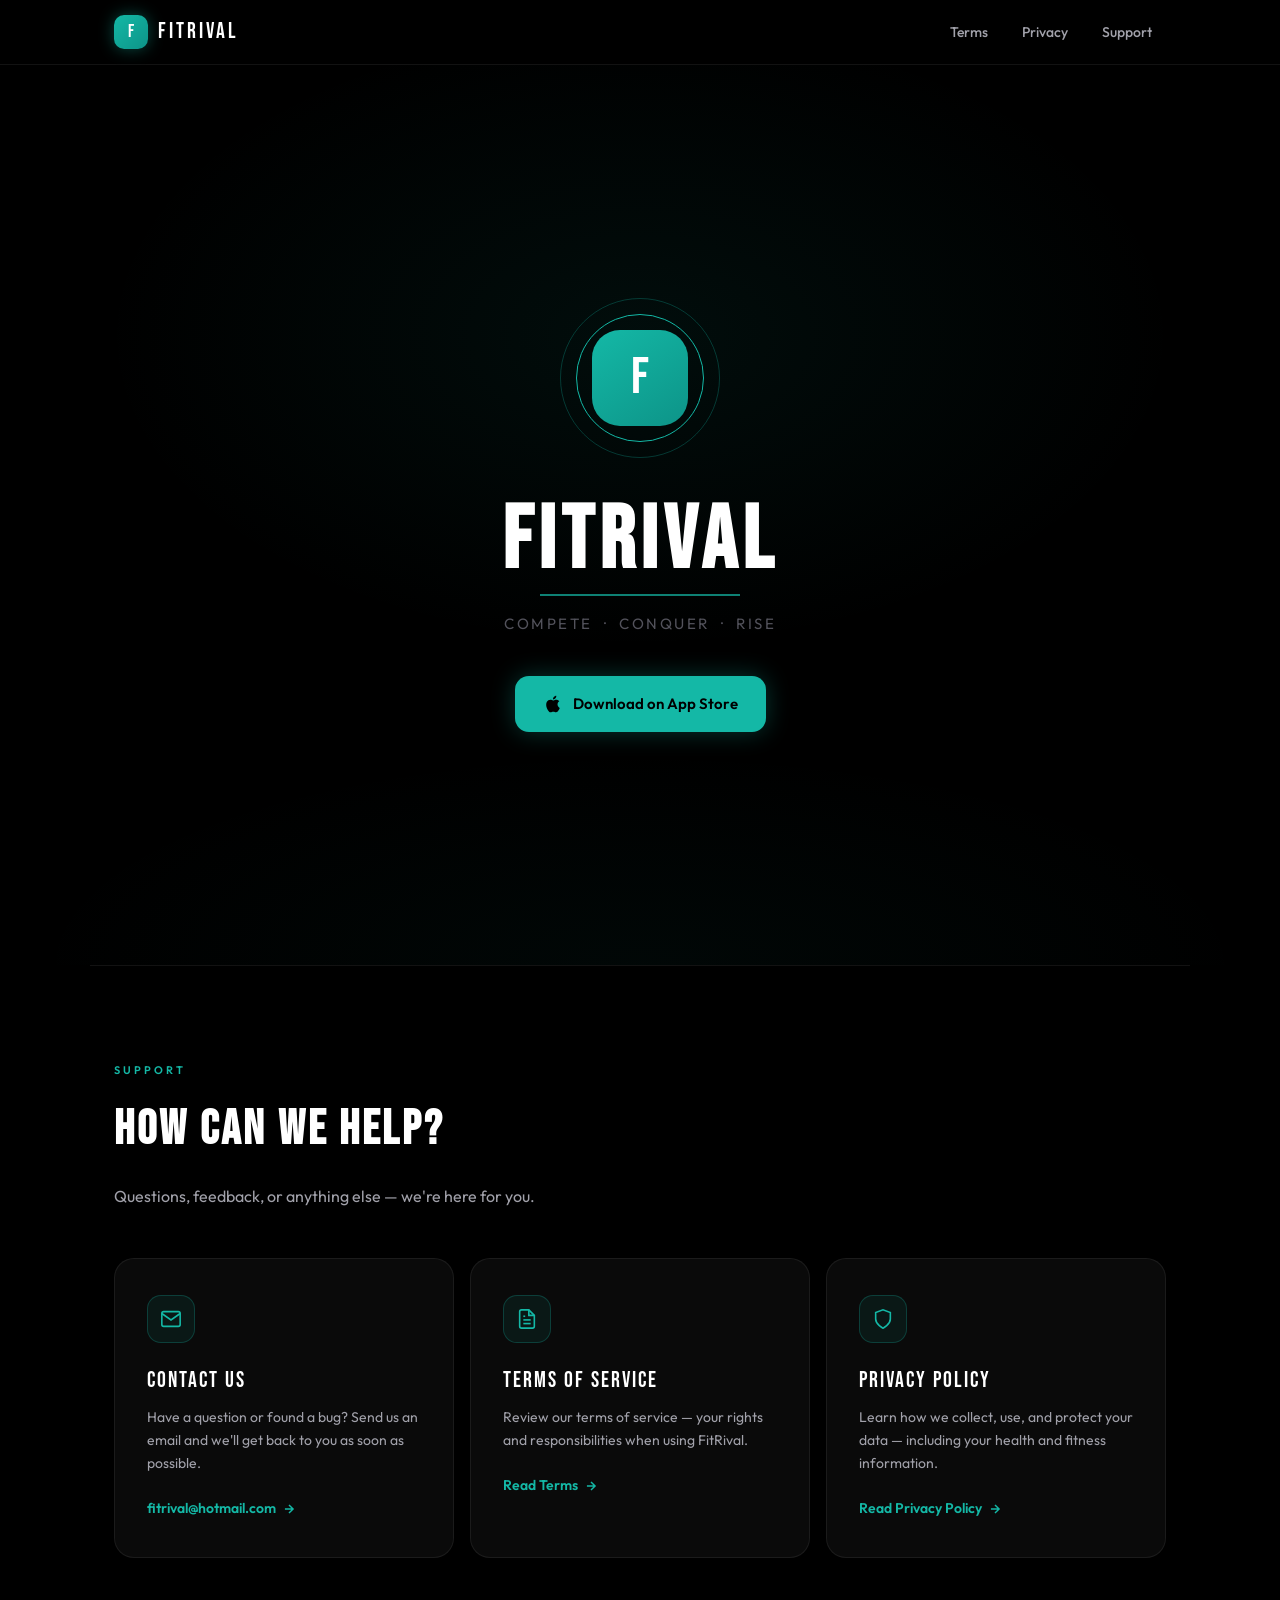
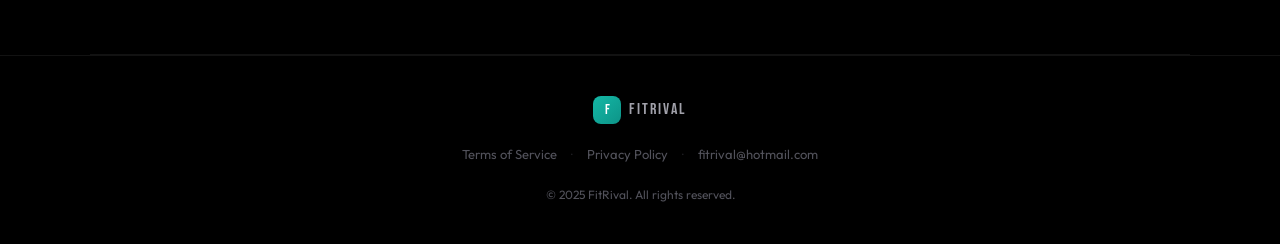
==== commit f945f266: "update 2" ====
--- a/index.html
+++ b/index.html
@@ -5,6 +5,9 @@
   <meta name="viewport" content="width=device-width, initial-scale=1.0">
   <meta name="description" content="FitRival — Compete with friends, build streaks, and conquer fitness challenges together.">
   <title>FitRival — Compete. Conquer. Rise.</title>
+  <link rel="preconnect" href="https://fonts.googleapis.com">
+  <link rel="preconnect" href="https://fonts.gstatic.com" crossorigin>
+  <link rel="stylesheet" href="https://fonts.googleapis.com/css2?family=Bebas+Neue&family=Outfit:wght@300;400;500;600;700&display=swap">
   <link rel="stylesheet" href="styles.css">
 </head>
 <body>
--- a/styles.css
+++ b/styles.css
@@ -1,8 +1,6 @@
 /* ============================================================
    FITRIVAL — Dark Cinematic Web Design
    ============================================================ */
-
-@import url('https://fonts.googleapis.com/css2?family=Bebas+Neue&family=Outfit:wght@300;400;500;600;700&display=swap');
 
 /* ── Reset & Base ─────────────────────────────────────────── */
 *, *::before, *::after { margin: 0; padding: 0; box-sizing: border-box; }
@@ -175,6 +173,7 @@
   position: absolute;
   top: 50%;
   left: 50%;
+  transform: translate(-50%, -50%);
   border-radius: 50%;
   border-style: solid;
   border-color: var(--teal);
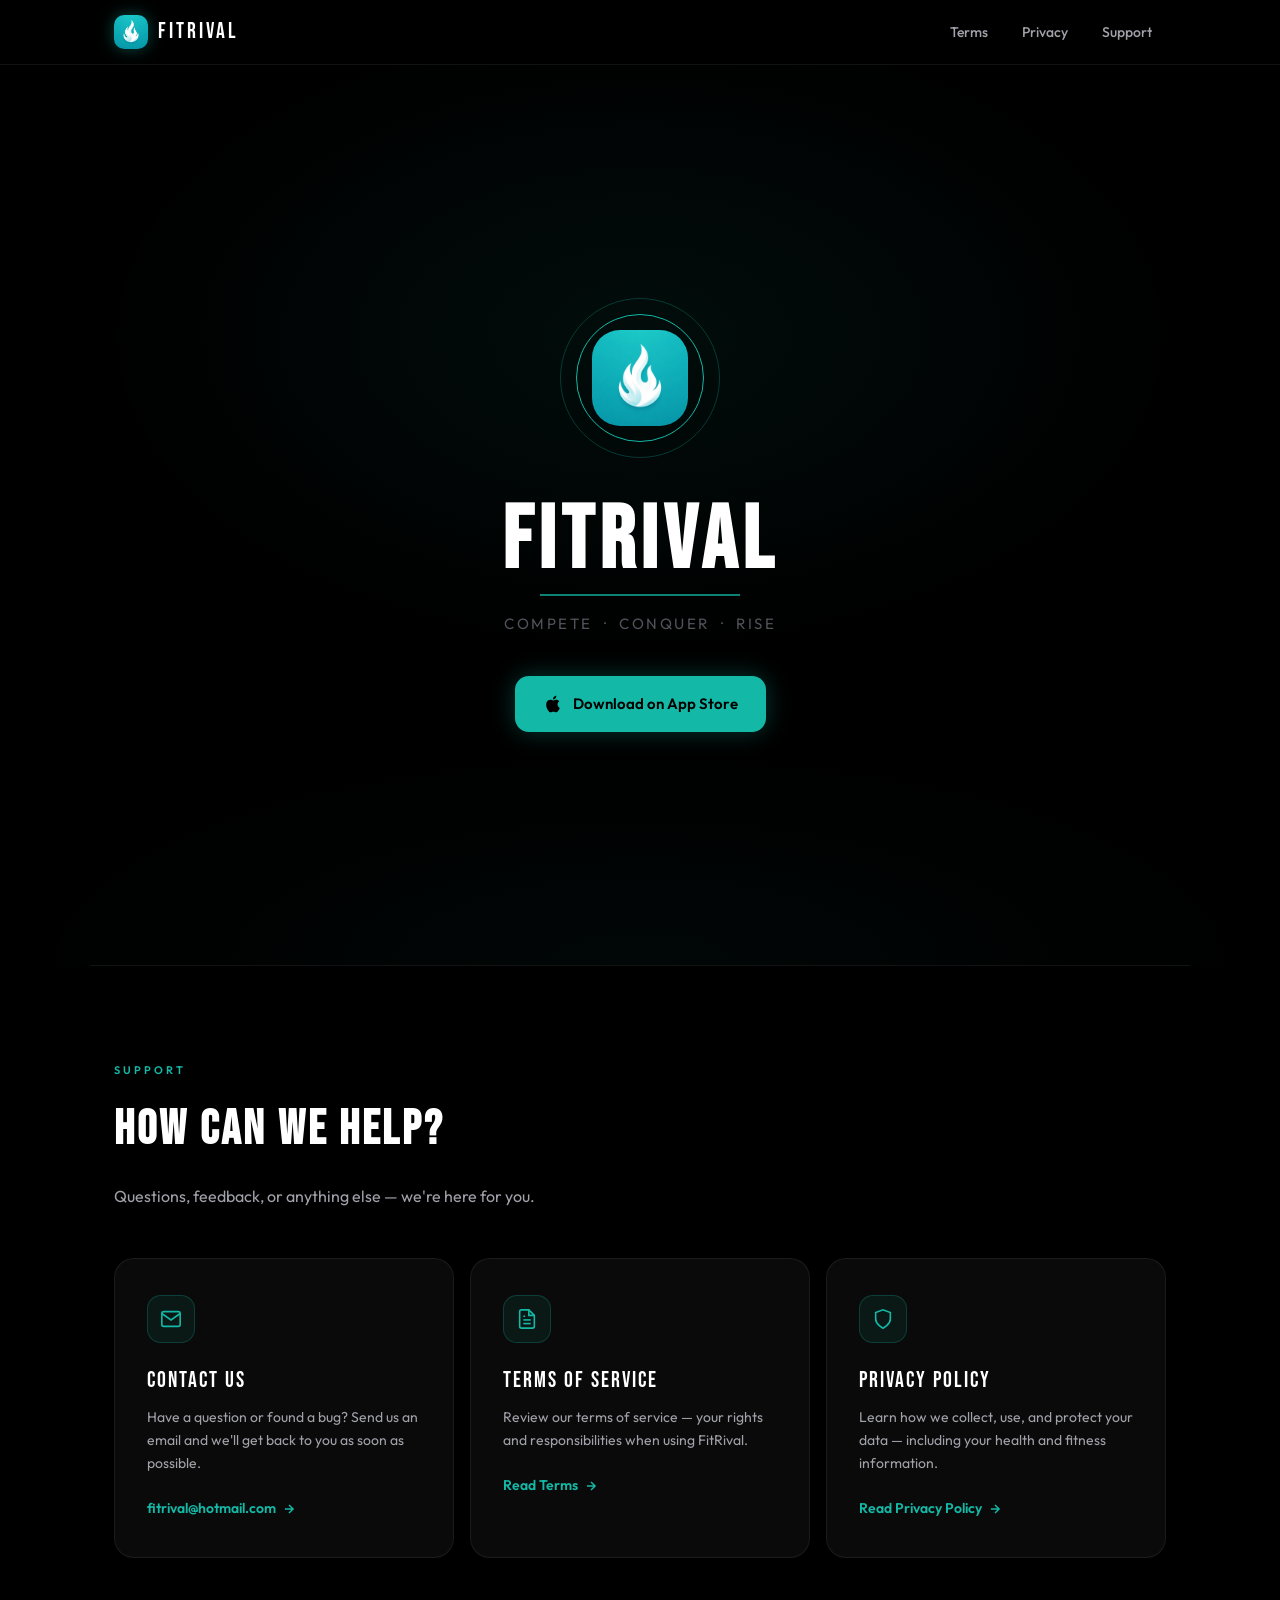
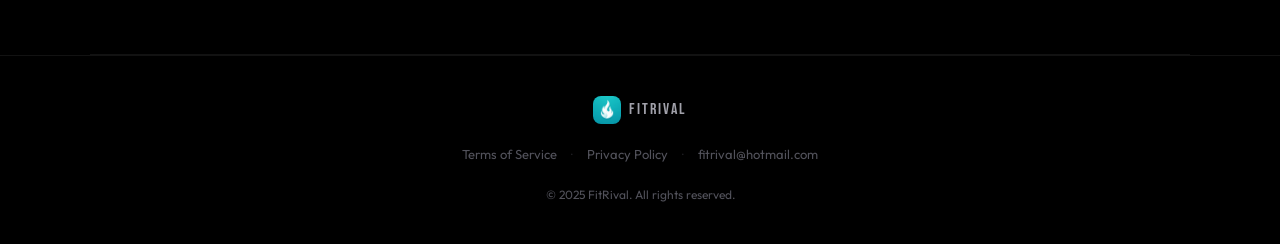
==== commit 8e65dcd7: "update" ====
--- a/index.html
+++ b/index.html
@@ -16,7 +16,7 @@
   <nav class="nav">
     <div class="nav-inner">
       <a href="index.html" class="nav-brand">
-        <div class="nav-logo-mark">F</div>
+        <img src="icon.png" alt="FitRival" class="nav-logo-mark">
         <span class="nav-brand-name">FITRIVAL</span>
       </a>
       <div class="nav-links">
@@ -34,7 +34,7 @@
       <div class="logo-hero">
         <div class="logo-ring logo-ring-outer"></div>
         <div class="logo-ring logo-ring-inner"></div>
-        <div class="logo-mark-hero">F</div>
+        <img src="icon.png" alt="FitRival" class="logo-mark-hero">
       </div>
 
       <h1 class="hero-title">FITRIVAL</h1>
@@ -127,7 +127,7 @@
   <footer>
     <div class="footer-inner">
       <div class="footer-brand">
-        <div class="footer-logo-mark">F</div>
+        <img src="icon.png" alt="FitRival" class="footer-logo-mark">
         <span class="footer-name">FITRIVAL</span>
       </div>
       <div class="footer-links">
--- a/styles.css
+++ b/styles.css
@@ -90,16 +90,10 @@
 .nav-logo-mark {
   width: 34px;
   height: 34px;
-  background: linear-gradient(135deg, var(--teal), var(--teal-dim));
   border-radius: 10px;
-  display: flex;
-  align-items: center;
-  justify-content: center;
-  font-family: 'Bebas Neue', sans-serif;
-  font-size: 18px;
-  color: #fff;
   box-shadow: 0 0 16px rgba(20,184,166,0.4);
   flex-shrink: 0;
+  object-fit: cover;
 }
 
 .nav-brand-name {
@@ -202,14 +196,8 @@
   transform: translate(-50%, -50%);
   width: 96px;
   height: 96px;
-  background: linear-gradient(145deg, var(--teal), var(--teal-dim));
   border-radius: 28px;
-  display: flex;
-  align-items: center;
-  justify-content: center;
-  font-family: 'Bebas Neue', sans-serif;
-  font-size: 52px;
-  color: #fff;
+  object-fit: cover;
   animation: pulse-glow 3.5s ease-in-out infinite;
 }
 
@@ -474,14 +462,8 @@
 .footer-logo-mark {
   width: 28px;
   height: 28px;
-  background: linear-gradient(135deg, var(--teal), var(--teal-dim));
   border-radius: 8px;
-  display: flex;
-  align-items: center;
-  justify-content: center;
-  font-family: 'Bebas Neue', sans-serif;
-  font-size: 14px;
-  color: #fff;
+  object-fit: cover;
 }
 
 .footer-name {
